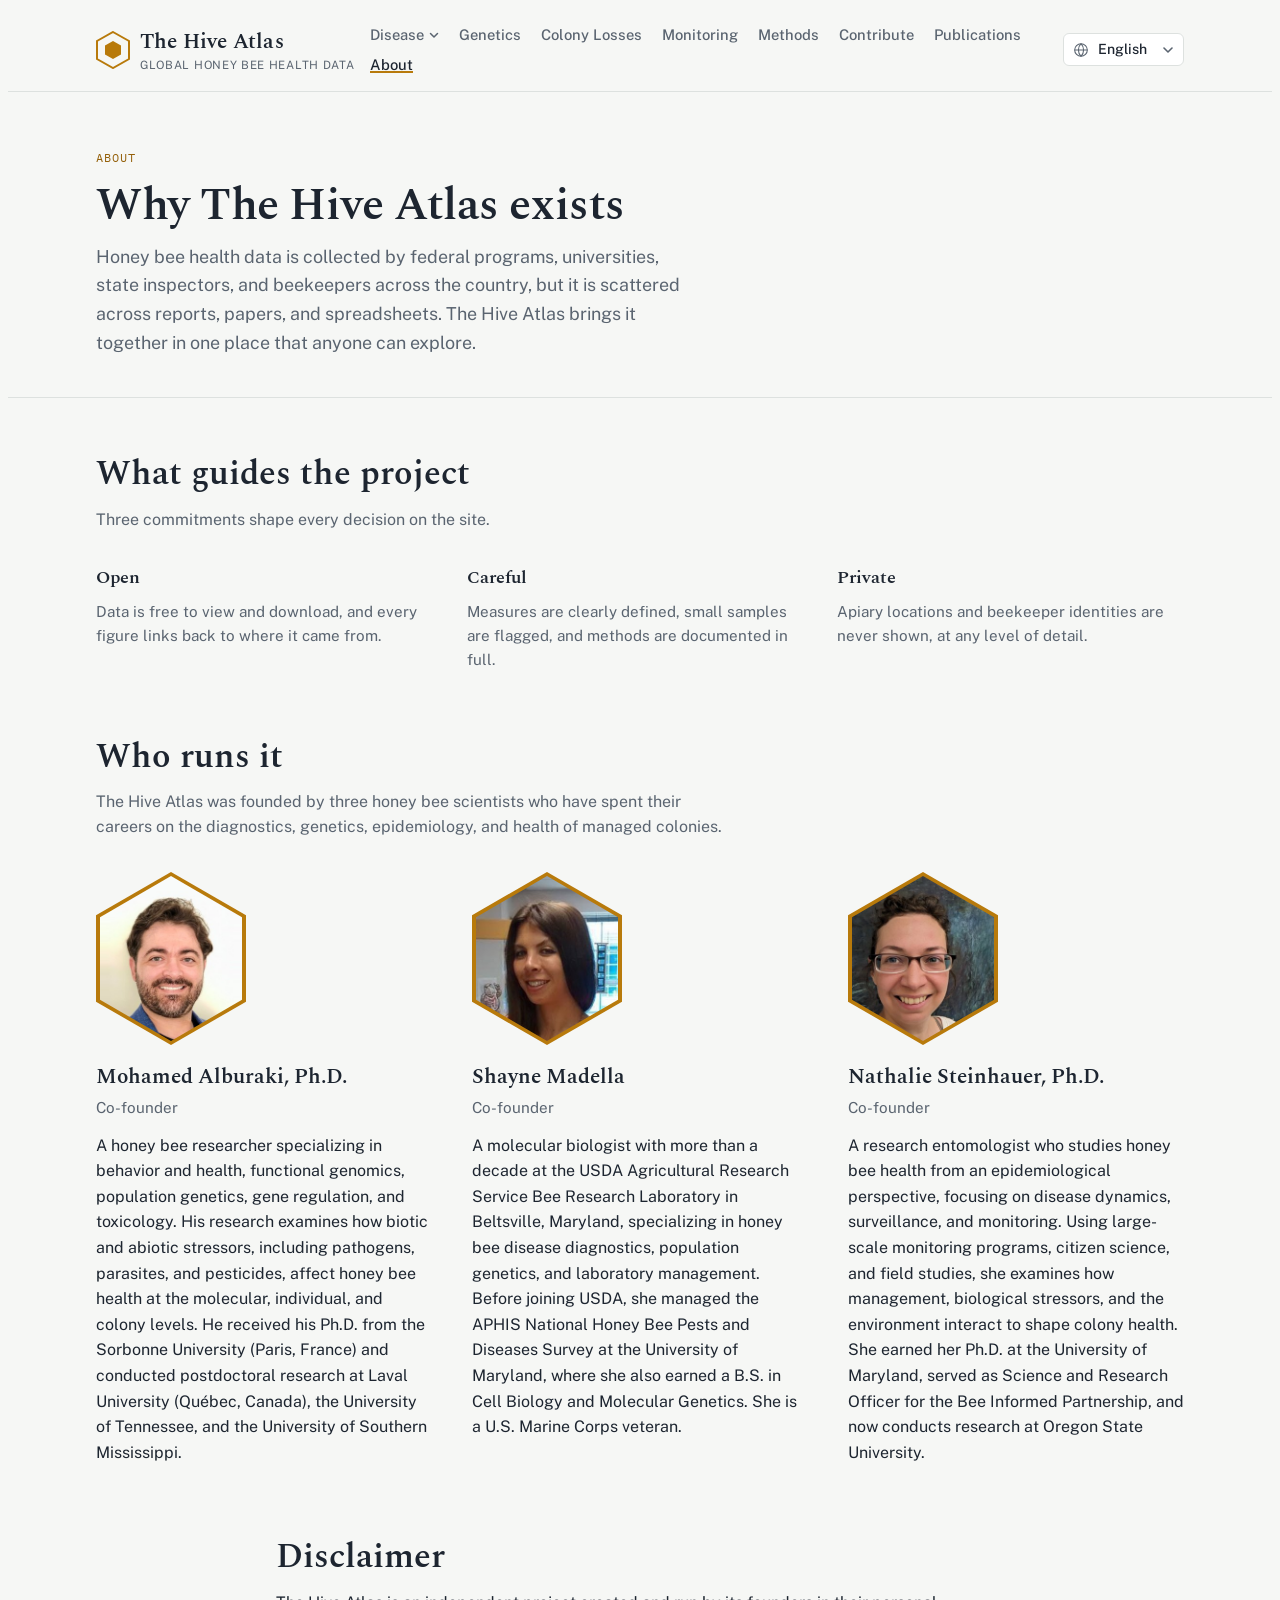
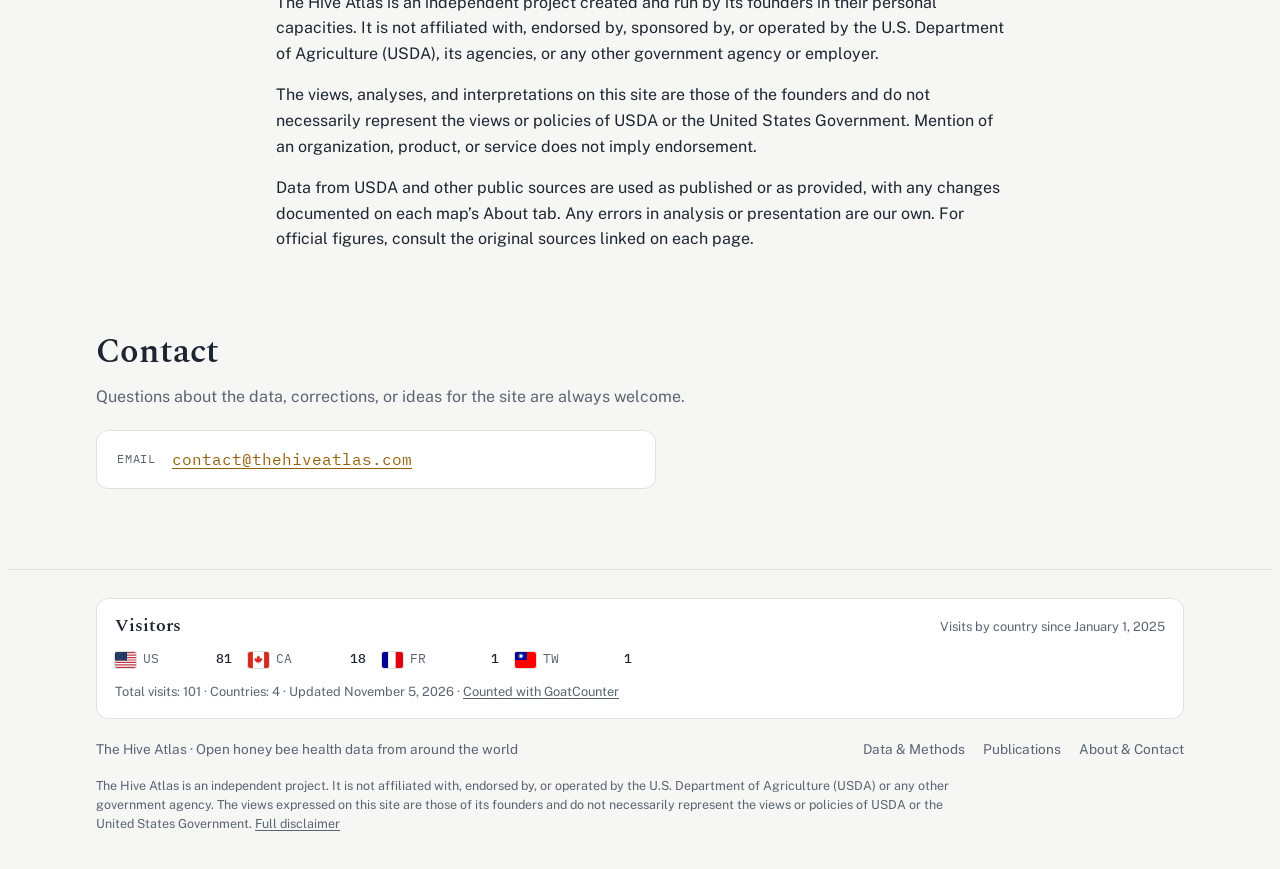
==== about.html @ 86bac547 "Add Disease dropdown and update disease data to 2026 Add a Disease menu with the USDA-ARS Bee Diseas" ====
<!doctype html>
<html lang="en">
<head>
<meta charset="utf-8">
<meta name="viewport" content="width=device-width, initial-scale=1, viewport-fit=cover">
<title>About · The Hive Atlas</title>
<meta name="description" content="Who runs The Hive Atlas, why it exists, and how to get in touch.">
<meta name="claude:viewport-fit-sides" content="cover">
<link rel="preconnect" href="https://fonts.googleapis.com">
<link rel="preconnect" href="https://fonts.gstatic.com" crossorigin>
<link rel="stylesheet" href="https://fonts.googleapis.com/css2?family=Spectral:wght@500;600&amp;family=Public+Sans:wght@400;500;600&amp;family=IBM+Plex+Mono:wght@400;500&amp;family=IBM+Plex+Sans+Arabic:wght@400;500;600&amp;display=swap">
<link rel="stylesheet" href="css/style.css?v=20261105a">
<script src="js/i18n.js?v=20261105a"></script>
</head>
<body>
<header class="site-header">
  <div class="wrap">
    <a class="brand" href="index.html" aria-label="The Hive Atlas home">
      <svg width="34" height="38" viewBox="0 0 34 38" aria-hidden="true">
        <polygon points="17,1 33,10 33,28 17,37 1,28 1,10" fill="none" stroke="var(--honey)" stroke-width="2"/>
        <polygon points="17,10 25,14.5 25,23.5 17,28 9,23.5 9,14.5" fill="var(--honey)"/>
      </svg>
      <span>
        <span class="brand-name">The Hive Atlas</span>
        <span class="brand-sub">Global Honey Bee Health Data</span>
      </span>
    </a>
    <button class="menu-btn" id="menu-btn" aria-expanded="false" aria-controls="site-nav">Menu</button>
    <nav id="site-nav" aria-label="Main">
      <ul><li class="nav-drop"><button type="button" class="nav-drop-btn" aria-expanded="false" aria-controls="nav-disease"><span>Disease</span><svg width="10" height="10" viewBox="0 0 10 10" aria-hidden="true"><path d="M1.5 3.5 5 7l3.5-3.5" fill="none" stroke="currentColor" stroke-width="1.5" stroke-linecap="round" stroke-linejoin="round"/></svg></button><ul class="nav-sub" id="nav-disease"><li><a href="disease.html">USDA-ARS Bee Disease Diagnostic Database</a></li><li><a href="disease-survey.html">The National Honey bee Survey Database</a></li></ul></li><li><a href="genetics.html">Genetics</a></li><li><a href="losses.html">Colony Losses</a></li><li><a href="monitoring.html">Monitoring</a></li><li><a href="methods.html">Methods</a></li><li><a href="contribute.html">Contribute</a></li><li><a href="publications.html">Publications</a></li><li><a href="about.html" aria-current="page">About</a></li></ul>
    </nav>
  </div>
</header>

<main>
  <section class="page-head">
    <div class="wrap">
      <p class="eyebrow">About</p>
      <h1>Why The Hive Atlas exists</h1>
      <p class="lede">Honey bee health data is collected by federal programs, universities, state inspectors, and beekeepers across the country, but it is scattered across reports, papers, and spreadsheets. The Hive Atlas brings it together in one place that anyone can explore.</p>
    </div>
  </section>

  <section class="section-pad">
    <div class="wrap">
      <h2>What guides the project</h2>
      <p class="section-intro">Three commitments shape every decision on the site.</p>
      <div class="values">
        <div><h3>Open</h3><p>Data is free to view and download, and every figure links back to where it came from.</p></div>
        <div><h3>Careful</h3><p>Measures are clearly defined, small samples are flagged, and methods are documented in full.</p></div>
        <div><h3>Private</h3><p>Apiary locations and beekeeper identities are never shown, at any level of detail.</p></div>
      </div>
    </div>
  </section>

  <section class="section-pad">
    <div class="wrap">
      <h2>Who runs it</h2>
      <p class="section-intro">The Hive Atlas was founded by three honey bee scientists who have spent their careers on the diagnostics, genetics, epidemiology, and health of managed colonies.</p>
      <div class="founders">
        <div class="person">
          <div class="avatar photo"><img src="images/mohamed-alburaki.jpg?v=4" alt="Mohamed Alburaki" width="150" height="173" loading="lazy"></div>
          <div>
            <h3>Mohamed Alburaki, Ph.D.</h3>
            <p class="role">Co-founder</p>
            <p style="margin:0">A honey bee researcher specializing in behavior and health, functional genomics, population genetics, gene regulation, and toxicology. His research examines how biotic and abiotic stressors, including pathogens, parasites, and pesticides, affect honey bee health at the molecular, individual, and colony levels. He received his Ph.D. from the Sorbonne University (Paris, France) and conducted postdoctoral research at Laval University (Québec, Canada), the University of Tennessee, and the University of Southern Mississippi.</p>
          </div>
        </div>
        <div class="person">
          <div class="avatar photo"><img src="images/shayne-madella.jpg" alt="Shayne Madella" width="150" height="173" loading="lazy"></div>
          <div>
            <h3>Shayne Madella</h3>
            <p class="role">Co-founder</p>
            <p style="margin:0">A molecular biologist with more than a decade at the USDA Agricultural Research Service Bee Research Laboratory in Beltsville, Maryland, specializing in honey bee disease diagnostics, population genetics, and laboratory management. Before joining USDA, she managed the APHIS National Honey Bee Pests and Diseases Survey at the University of Maryland, where she also earned a B.S. in Cell Biology and Molecular Genetics. She is a U.S. Marine Corps veteran.</p>
          </div>
        </div>
        <div class="person">
          <div class="avatar photo"><img src="images/nathalie-steinhauer.jpg" alt="Nathalie Steinhauer" width="150" height="173" loading="lazy"></div>
          <div>
            <h3>Nathalie Steinhauer, Ph.D.</h3>
            <p class="role">Co-founder</p>
            <p style="margin:0">A research entomologist who studies honey bee health from an epidemiological perspective, focusing on disease dynamics, surveillance, and monitoring. Using large-scale monitoring programs, citizen science, and field studies, she examines how management, biological stressors, and the environment interact to shape colony health. She earned her Ph.D. at the University of Maryland, served as Science and Research Officer for the Bee Informed Partnership, and now conducts research at Oregon State University.</p>
          </div>
        </div>
      </div>
    </div>
  </section>

  <section class="section-pad" id="disclaimer">
    <div class="wrap prose" style="max-width:760px">
      <h2>Disclaimer</h2>
      <p>The Hive Atlas is an independent project created and run by its founders in their personal capacities. It is not affiliated with, endorsed by, sponsored by, or operated by the U.S. Department of Agriculture (USDA), its agencies, or any other government agency or employer.</p>
      <p>The views, analyses, and interpretations on this site are those of the founders and do not necessarily represent the views or policies of USDA or the United States Government. Mention of an organization, product, or service does not imply endorsement.</p>
      <p>Data from USDA and other public sources are used as published or as provided, with any changes documented on each map&rsquo;s About tab. Any errors in analysis or presentation are our own. For official figures, consult the original sources linked on each page.</p>
    </div>
  </section>

  <section class="section-pad">
    <div class="wrap">
      <h2>Contact</h2>
      <p class="section-intro" style="margin-bottom:20px">Questions about the data, corrections, or ideas for the site are always welcome.</p>
      <div style="max-width:560px">
        <div class="contact-card">
  <span class="label">Email</span>
  <a class="email" href="mailto:contact@thehiveatlas.com">contact@thehiveatlas.com</a>
</div>
      </div>
    </div>
  </section>
  <div style="height:72px"></div>
</main>

<footer>
  <div class="wrap">
    <span>The Hive Atlas · Open honey bee health data from around the world</span>
    <ul>
      <li><a href="methods.html">Data &amp; Methods</a></li>
      <li><a href="publications.html">Publications</a></li>
      <li><a href="about.html">About &amp; Contact</a></li>
    </ul>
    <p class="disclaimer">The Hive Atlas is an independent project. It is not affiliated with, endorsed by, or operated by the U.S. Department of Agriculture (USDA) or any other government agency. The views expressed on this site are those of its founders and do not necessarily represent the views or policies of USDA or the United States Government. <a href="about.html#disclaimer">Full disclaimer</a></p>
  </div>
</footer>
<script>window.I18N && I18N.apply();</script>
<script src="js/visitors.js?v=20261103a" defer></script>
<script src="js/site.js?v=20261105a"></script>
<script data-goatcounter="https://mohamedalburaki.goatcounter.com/count"
        async src="//gc.zgo.at/count.js"></script>
</body>
</html>
---- css/style.css ----
/* The Hive Atlas shared styles. Colors and fonts are set once here as tokens and used by every page. */
:root {
  --bg: #f6f7f5;
  --surface: #ffffff;
  --ink: #1d2530;
  --muted: #5a6470;
  --line: #dde1df;
  --honey: #b87a0b;
  --honey-strong: #94600a;
  --honey-soft: #f5e8c8;
  --c0: #f1ead8; --c1: #ebd39a; --c2: #ddb04f; --c3: #c1861a; --c4: #8a5a07;
  --nodata: #c4cbd4;
  --lin-c: #2f6db3; --lin-m: #3f8a4e; --lin-a: #c0392b; --lin-o: #b0705a;
  --good: #2f6b3a; --good-soft: #e1efe2; --bad: #a3361f; --bad-soft: #f7e1db;
  --font-display: "Spectral", Georgia, "Times New Roman", serif;
  --font-body: "Public Sans", system-ui, -apple-system, "Segoe UI", sans-serif;
  --font-mono: "IBM Plex Mono", ui-monospace, Menlo, Consolas, monospace;
}
@media (prefers-color-scheme: dark) {
  :root:not([data-theme="light"]) {
    --bg: #13171c; --surface: #1a1f26; --ink: #e9ebec; --muted: #9ca5af; --line: #2b323b;
    --honey: #e3a93c; --honey-strong: #f0bf5f; --honey-soft: #3a2f17;
    --c0: #3b3324; --c1: #6a5426; --c2: #9b7425; --c3: #cf9a31; --c4: #f2c766;
    --nodata: #4d5866;
    --lin-c: #6aa0e0; --lin-m: #6cbb7b; --lin-a: #e8806f; --lin-o: #cf8f78;
    --good: #8fd19b; --good-soft: #1f3324; --bad: #f19a84; --bad-soft: #3d221c;
    color-scheme: dark;
  }
}
:root[data-theme="dark"] {
  --bg: #13171c; --surface: #1a1f26; --ink: #e9ebec; --muted: #9ca5af; --line: #2b323b;
  --honey: #e3a93c; --honey-strong: #f0bf5f; --honey-soft: #3a2f17;
  --c0: #3b3324; --c1: #6a5426; --c2: #9b7425; --c3: #cf9a31; --c4: #f2c766;
  --nodata: #4d5866;
  --lin-c: #6aa0e0; --lin-m: #6cbb7b; --lin-a: #e8806f; --lin-o: #cf8f78;
  --good: #8fd19b; --good-soft: #1f3324; --bad: #f19a84; --bad-soft: #3d221c;
  color-scheme: dark;
}

* { box-sizing: border-box; }
[hidden] { display: none !important; }
body {
  background: var(--bg);
  color: var(--ink);
  font-family: var(--font-body);
  font-size: 16px;
  line-height: 1.6;
}
a { color: inherit; }
:focus-visible { outline: 2px solid var(--honey); outline-offset: 3px; border-radius: 4px; }

.wrap {
  max-width: 1120px;
  margin: 0 auto;
  padding-left: max(16px, env(safe-area-inset-left, 0px));
  padding-right: max(16px, env(safe-area-inset-right, 0px));
}

/* Header */
body::before { content: ""; position: fixed; inset: 0 0 auto; height: env(safe-area-inset-top, 0px); z-index: 10; background: var(--bg); }
.site-header {
  position: sticky; top: env(safe-area-inset-top, 0px); z-index: 5;
  background: color-mix(in srgb, var(--bg) 92%, transparent);
  backdrop-filter: blur(8px);
  border-bottom: 1px solid var(--line);
}
.site-header .wrap {
  display: flex; align-items: center; justify-content: space-between; gap: 16px;
  padding-block: 14px;
}
.brand { display: flex; align-items: center; gap: 10px; text-decoration: none; }
.brand svg { flex: none; }
.brand-name { font-family: var(--font-display); font-weight: 600; font-size: 1.3rem; letter-spacing: 0.01em; }
.brand-sub { display: block; font-size: 0.72rem; color: var(--muted); letter-spacing: 0.06em; text-transform: uppercase; line-height: 1.2; }
/* keep the tagline on one line; the logo block doesn't shrink */
.brand { flex: none; }
.brand-sub { white-space: nowrap; }
@media (max-width: 600px) { .brand-sub { font-size: 0.6rem; letter-spacing: 0.02em; } }
@media (max-width: 380px) { .brand { flex: 0 1 auto; } .brand-sub { white-space: normal; } }
/* longer French and Spanish taglines may wrap on phones */
@media (max-width: 600px) { :root[lang="fr"] .brand, :root[lang="es"] .brand { flex: 0 1 auto; } :root[lang="fr"] .brand-sub, :root[lang="es"] .brand-sub { white-space: normal; } }
nav ul { list-style: none; margin: 0; padding: 0; display: flex; flex-wrap: wrap; gap: 4px 20px; }
nav a { text-decoration: none; font-size: 0.92rem; color: var(--muted); font-weight: 500; }
nav a:hover { color: var(--ink); }
.menu-btn { display: none; }
/* Drop-down menu in the header */
.nav-drop { position: relative; }
.nav-drop-btn { display: inline-flex; align-items: center; gap: 5px; background: none; border: 0; padding: 0; cursor: pointer; font: 500 0.92rem var(--font-body); color: var(--muted); }
.nav-drop-btn:hover, .nav-drop.open .nav-drop-btn { color: var(--ink); }
.nav-drop-btn svg { transition: transform 0.15s; }
.nav-drop.open .nav-drop-btn svg { transform: rotate(180deg); }
.nav-drop-btn[data-current] { color: var(--ink); box-shadow: inset 0 -2px 0 var(--honey); }
nav ul.nav-sub { display: none; flex-direction: column; flex-wrap: nowrap; gap: 0; }
.nav-drop.open .nav-sub { display: flex; }
@media (min-width: 1041px) {
  nav ul.nav-sub { position: absolute; top: 100%; inset-inline-start: -14px; z-index: 6; margin-top: 8px; width: max-content; max-width: 420px; padding: 6px; background: var(--surface); border: 1px solid var(--line); border-radius: 8px; box-shadow: 0 8px 24px rgba(0, 0, 0, 0.12); }
  nav ul.nav-sub::before { content: ""; position: absolute; inset: -9px 0 auto; height: 9px; }
  nav ul.nav-sub a { display: block; padding: 8px 10px; border-radius: 5px; }
  nav ul.nav-sub a:hover { background: var(--bg); }
  nav ul.nav-sub a[aria-current="page"] { box-shadow: none; background: var(--bg); }
}
@media (min-width: 1041px) and (hover: hover) {
  .nav-drop:hover .nav-sub { display: flex; }
}

@media (max-width: 1040px) {
  .menu-btn {
    display: inline-flex; align-items: center; gap: 6px;
    background: none; border: 1px solid var(--line); color: var(--ink);
    font: 500 0.9rem var(--font-body); padding: 6px 12px; border-radius: 6px; cursor: pointer;
  }
  nav { position: absolute; left: 0; right: 0; top: 100%; background: var(--surface); border-bottom: 1px solid var(--line); }
  nav[hidden] { display: none !important; }
  nav ul { flex-direction: column; gap: 0; padding: 8px max(16px, env(safe-area-inset-right, 0px)) 12px max(16px, env(safe-area-inset-left, 0px)); }
  nav a { display: block; padding: 10px 0; font-size: 1rem; }
  .nav-drop-btn { width: 100%; justify-content: space-between; padding: 10px 0; font-size: 1rem; }
  .nav-drop-btn[data-current] { box-shadow: none; color: var(--honey-strong); }
  nav ul.nav-sub { padding: 0 0 4px; padding-inline-start: 14px; border-inline-start: 2px solid var(--line); }
}
@media (min-width: 1041px) { nav[hidden] { display: block !important; } }

/* Hero */
.hero .wrap {
  display: grid; grid-template-columns: minmax(0, 1fr) minmax(0, 1.05fr); gap: 48px; align-items: center;
  padding-block: 64px 56px;
}
.eyebrow { font-family: var(--font-mono); font-size: 0.78rem; letter-spacing: 0.08em; text-transform: uppercase; color: var(--honey-strong); margin: 0 0 14px; }
h1 {
  font-family: var(--font-display); font-weight: 600; font-size: clamp(2.2rem, 4.6vw, 3.4rem);
  line-height: 1.08; margin: 0 0 18px; text-wrap: balance; letter-spacing: -0.01em;
}
.lede { font-size: 1.12rem; color: var(--muted); margin: 0 0 28px; max-width: 34em; }
.actions { display: flex; flex-wrap: wrap; gap: 12px; }
.btn {
  display: inline-flex; align-items: center; gap: 8px; text-decoration: none;
  font-weight: 600; font-size: 0.97rem; padding: 12px 20px; border-radius: 8px;
  border: 1px solid var(--line); background: var(--surface); color: var(--ink);
  transition: border-color .15s, background .15s;
}
.btn:hover { border-color: var(--honey); }
.btn.primary { background: var(--ink); color: var(--bg); border-color: var(--ink); }
.btn.primary:hover { background: var(--honey-strong); border-color: var(--honey-strong); color: #fff; }

/* Decorative honeycomb */
.comb-art { min-width: 0; }
.comb { width: 100%; height: auto; display: block; }
.comb .cell { stroke: var(--line); stroke-width: 1.5; }
.comb .cell.empty { fill: var(--surface); }

/* Map preview panel (kept for the portal pages) */
.preview {
  background: var(--surface); border: 1px solid var(--line); border-radius: 14px;
  padding: 18px 18px 14px; min-width: 0; position: relative;
}
.preview-bar { display: flex; flex-wrap: wrap; gap: 8px; margin-bottom: 10px; }
.chip {
  font-family: var(--font-mono); font-size: 0.74rem; padding: 4px 10px; border-radius: 999px;
  border: 1px solid var(--line); color: var(--muted); background: var(--bg);
}
.chip b { color: var(--ink); font-weight: 500; }
.hexmap { width: 100%; height: auto; display: block; }
.hexmap .tile { stroke: var(--surface); stroke-width: 2; }
.hexmap text { font-family: var(--font-mono); font-size: 9.5px; text-anchor: middle; dominant-baseline: central; pointer-events: none; }
.preview-foot { display: flex; flex-wrap: wrap; align-items: center; justify-content: space-between; gap: 8px 16px; margin-top: 8px; }
.legend { display: flex; align-items: center; gap: 6px; font-family: var(--font-mono); font-size: 0.72rem; color: var(--muted); }
.legend i { width: 18px; height: 10px; display: inline-block; border-radius: 2px; }
.example-note { font-size: 0.75rem; color: var(--muted); font-style: italic; }
.tip {
  position: absolute; pointer-events: none; background: var(--ink); color: var(--bg);
  font-family: var(--font-mono); font-size: 0.75rem; padding: 6px 9px; border-radius: 6px; white-space: nowrap;
  transform: translate(-50%, -120%);
}

/* Coverage strip */
.strip { border-block: 1px solid var(--line); background: var(--surface); }
.strip .wrap { display: grid; grid-template-columns: repeat(4, minmax(0, 1fr)); gap: 24px; padding-block: 28px; }
.stat-label { font-family: var(--font-mono); font-size: 0.72rem; letter-spacing: 0.07em; text-transform: uppercase; color: var(--muted); margin: 0 0 4px; }
.stat-value { font-family: var(--font-display); font-weight: 600; font-size: 1.25rem; margin: 0; line-height: 1.3; }

/* Sections */
section.block .wrap { padding-block: 72px 8px; }
h2 { font-family: var(--font-display); font-weight: 600; font-size: clamp(1.6rem, 3vw, 2.1rem); line-height: 1.2; margin: 0 0 12px; text-wrap: balance; }
.section-intro { color: var(--muted); max-width: 40em; margin: 0 0 32px; }

.portals { display: grid; grid-template-columns: repeat(2, minmax(0, 1fr)); gap: 24px; }
.portal {
  display: flex; flex-direction: column; gap: 14px; text-decoration: none;
  background: var(--surface); border: 1px solid var(--line); border-radius: 14px; padding: 28px;
  transition: border-color .15s, transform .15s;
}
.portal:hover { border-color: var(--honey); transform: translateY(-2px); }
.portal h3 { font-family: var(--font-display); font-weight: 600; font-size: 1.45rem; margin: 0; display: flex; align-items: center; gap: 12px; }
.portal p { margin: 0; color: var(--muted); }
.taglist { display: flex; flex-wrap: wrap; gap: 6px; margin: 0; padding: 0; list-style: none; }
.taglist li { font-size: 0.8rem; padding: 3px 10px; border-radius: 999px; background: var(--honey-soft); color: var(--ink); }
.portal .go { margin-top: auto; font-weight: 600; color: var(--honey-strong); font-size: 0.95rem; }

.controls { display: grid; grid-template-columns: repeat(4, minmax(0, 1fr)); gap: 0; border: 1px solid var(--line); border-radius: 14px; background: var(--surface); overflow: hidden; }
.control { padding: 24px; border-left: 1px solid var(--line); min-width: 0; }
.control:first-child { border-left: none; }
.control .k { font-family: var(--font-mono); font-size: 0.72rem; letter-spacing: 0.07em; text-transform: uppercase; color: var(--honey-strong); margin: 0 0 6px; }
.control h3 { font-family: var(--font-display); font-weight: 600; font-size: 1.15rem; margin: 0 0 8px; }
.control p { margin: 0; color: var(--muted); font-size: 0.93rem; }
.control .opts { font-family: var(--font-mono); font-size: 0.8rem; color: var(--ink); margin-top: 10px; }
.note {
  margin-top: 20px; display: flex; gap: 14px; align-items: flex-start;
  padding: 16px 20px; border-radius: 10px; background: var(--honey-soft); font-size: 0.93rem;
}
.note p { margin: 0; max-width: 62em; }

.sources { display: grid; grid-template-columns: repeat(2, minmax(0, 1fr)); gap: 0 40px; margin: 0; padding: 0; list-style: none; }
.sources li { padding: 18px 0; border-top: 1px solid var(--line); min-width: 0; }
.sources strong { display: block; font-weight: 600; margin-bottom: 2px; }
.sources span { color: var(--muted); font-size: 0.93rem; }

.cta { margin-top: 72px; background: var(--ink); color: var(--bg); }
.cta .wrap { display: flex; flex-wrap: wrap; align-items: center; justify-content: space-between; gap: 24px; padding-block: 48px; }
.cta h2 { color: var(--bg); margin: 0 0 6px; }
.cta p { margin: 0; opacity: 0.8; max-width: 38em; }
.cta .btn { background: var(--honey); border-color: var(--honey); color: #1d1608; }
.cta .btn:hover { background: var(--honey-strong); border-color: var(--honey-strong); }

footer { border-top: 1px solid var(--line); }
footer .wrap { display: flex; flex-wrap: wrap; justify-content: space-between; gap: 12px 24px; padding-block: 28px; font-size: 0.85rem; color: var(--muted); }
footer ul { list-style: none; margin: 0; padding: 0; display: flex; flex-wrap: wrap; gap: 6px 18px; }
footer a { text-decoration: none; }
footer a:hover { color: var(--ink); }
footer .disclaimer { flex-basis: 100%; margin: 4px 0 0; font-size: 0.78rem; line-height: 1.5; max-width: 860px; }
footer .disclaimer a { text-decoration: underline; text-underline-offset: 2px; }

@media (max-width: 860px) {
  .hero .wrap { grid-template-columns: minmax(0, 1fr); gap: 36px; padding-block: 40px 40px; }
  .strip .wrap { grid-template-columns: repeat(2, minmax(0, 1fr)); }
  .portals, .sources { grid-template-columns: minmax(0, 1fr); }
  .controls { grid-template-columns: repeat(2, minmax(0, 1fr)); }
  .control:nth-child(3) { border-left: none; }
  .control:nth-child(n+3) { border-top: 1px solid var(--line); }
}
@media (max-width: 480px) {
  .controls { grid-template-columns: minmax(0, 1fr); }
  .control { border-left: none; }
  .control + .control { border-top: 1px solid var(--line); }
  .portal { padding: 22px; }
}
@media (prefers-reduced-motion: reduce) {
  * { transition: none !important; }
}


/* ---------- Inner pages ---------- */
nav a[aria-current="page"] { color: var(--ink); box-shadow: inset 0 -2px 0 var(--honey); }
@media (max-width: 1040px) { nav a[aria-current="page"] { box-shadow: none; color: var(--honey-strong); } }

.page-head { border-bottom: 1px solid var(--line); }
.page-head .wrap { padding-block: 56px 40px; }
.page-head h1 { font-size: clamp(2rem, 4vw, 2.8rem); margin-bottom: 12px; }
.page-head .lede { margin-bottom: 0; }

.badge {
  display: inline-flex; align-items: center; gap: 6px;
  font-family: var(--font-mono); font-size: 0.74rem; letter-spacing: 0.07em; text-transform: uppercase;
  padding: 4px 10px; border-radius: 999px; background: var(--honey-soft); color: var(--honey-strong); margin-bottom: 16px;
}
.badge::before { content: ""; width: 7px; height: 8px; background: var(--honey); clip-path: polygon(50% 0, 100% 25%, 100% 75%, 50% 100%, 0 75%, 0 25%); }

.split { display: grid; grid-template-columns: minmax(0, 1fr) minmax(0, 1fr); gap: 48px; align-items: start; }
.split > * { min-width: 0; }
@media (max-width: 860px) { .split { grid-template-columns: minmax(0, 1fr); gap: 32px; } }

.prose { max-width: 42em; }
.prose p { margin: 0 0 16px; }
.prose h2 { margin-top: 8px; }
.prose h3 { font-family: var(--font-display); font-weight: 600; font-size: 1.2rem; margin: 28px 0 8px; }
.prose ul { margin: 0 0 16px; padding-left: 1.2em; }
.prose li { margin-bottom: 6px; }

.checklist { list-style: none; margin: 0; padding: 0; display: grid; gap: 14px; }
.checklist li { display: grid; grid-template-columns: 18px minmax(0, 1fr); gap: 12px; align-items: start; }
.checklist li::before { content: ""; width: 14px; height: 16px; margin-top: 5px; background: var(--honey); clip-path: polygon(50% 0, 100% 25%, 100% 75%, 50% 100%, 0 75%, 0 25%); }
.checklist strong { display: block; }
.checklist span { color: var(--muted); font-size: 0.95rem; }

.lineage-legend { display: flex; flex-wrap: wrap; gap: 6px 14px; font-family: var(--font-mono); font-size: 0.72rem; color: var(--muted); }
.lineage-legend span { display: inline-flex; align-items: center; gap: 6px; }
.lineage-legend i { width: 12px; height: 12px; border-radius: 2px; display: inline-block; }

.contact-card {
  display: flex; flex-wrap: wrap; align-items: center; gap: 10px 16px;
  background: var(--surface); border: 1px solid var(--line); border-radius: 12px; padding: 16px 20px;
}
.contact-card .label { font-family: var(--font-mono); font-size: 0.72rem; letter-spacing: 0.07em; text-transform: uppercase; color: var(--muted); }
.contact-card .email { font-family: var(--font-mono); font-size: 0.98rem; overflow-wrap: anywhere; color: var(--honey-strong, var(--honey)); text-decoration: underline; text-underline-offset: 3px; }
.contact-card .email:hover { color: var(--ink); }
.copy-btn {
  font: 600 0.85rem var(--font-body); padding: 6px 12px; border-radius: 6px; cursor: pointer;
  border: 1px solid var(--line); background: var(--bg); color: var(--ink);
}
.copy-btn:hover { border-color: var(--honey); }

/* Definitions table (Methods) */
.table-scroll { overflow-x: auto; border: 1px solid var(--line); border-radius: 12px; background: var(--surface); }
table.defs { width: 100%; border-collapse: collapse; font-size: 0.93rem; min-width: 560px; }
table.defs th, table.defs td { text-align: left; padding: 14px 18px; border-top: 1px solid var(--line); vertical-align: top; }
table.defs thead th { border-top: none; font-family: var(--font-mono); font-size: 0.72rem; letter-spacing: 0.07em; text-transform: uppercase; color: var(--muted); font-weight: 500; }
table.defs td:first-child { font-weight: 600; white-space: nowrap; }
table.defs td.unit { font-family: var(--font-mono); font-size: 0.85rem; color: var(--muted); }
table.defs code { font-family: var(--font-mono); font-size: 0.85rem; }

.toc { position: sticky; top: calc(env(safe-area-inset-top, 0px) + 90px); }
.toc p { font-family: var(--font-mono); font-size: 0.72rem; letter-spacing: 0.07em; text-transform: uppercase; color: var(--muted); margin: 0 0 10px; }
.toc ul { list-style: none; margin: 0; padding: 0; display: grid; gap: 8px; border-left: 2px solid var(--line); }
.toc a { text-decoration: none; color: var(--muted); font-size: 0.93rem; padding-left: 14px; display: block; }
.toc a:hover { color: var(--ink); }
.doc-layout { display: grid; grid-template-columns: 200px minmax(0, 1fr); gap: 56px; }
.doc-layout > * { min-width: 0; }
.doc-section { padding-bottom: 48px; scroll-margin-top: 90px; }
@media (max-width: 860px) { .doc-layout { grid-template-columns: minmax(0, 1fr); gap: 24px; } .toc { position: static; } }

/* Numbered process (Contribute) */
.steps { list-style: none; margin: 0; padding: 0; display: grid; grid-template-columns: repeat(5, minmax(0, 1fr)); gap: 16px; counter-reset: step; }
.steps li { counter-increment: step; background: var(--surface); border: 1px solid var(--line); border-radius: 12px; padding: 20px; min-width: 0; }
.steps li::before { content: counter(step); display: grid; place-items: center; width: 30px; height: 34px; margin-bottom: 12px; font-family: var(--font-mono); font-weight: 500; color: var(--surface); background: var(--honey); clip-path: polygon(50% 0, 100% 25%, 100% 75%, 50% 100%, 0 75%, 0 25%); }
.steps h3 { font-family: var(--font-display); font-weight: 600; font-size: 1.08rem; margin: 0 0 6px; }
.steps p { margin: 0; color: var(--muted); font-size: 0.9rem; }
@media (max-width: 960px) { .steps { grid-template-columns: repeat(2, minmax(0, 1fr)); } }
@media (max-width: 480px) { .steps { grid-template-columns: minmax(0, 1fr); } }

.audiences { display: grid; grid-template-columns: repeat(3, minmax(0, 1fr)); gap: 24px; }
.audiences > div { border-top: 2px solid var(--honey); padding-top: 16px; min-width: 0; }
.audiences h3 { font-family: var(--font-display); font-weight: 600; font-size: 1.2rem; margin: 0 0 8px; }
.audiences p { margin: 0 0 10px; color: var(--muted); font-size: 0.95rem; }
.audiences ul { margin: 0; padding-left: 1.1em; font-size: 0.93rem; }
.audiences li { margin-bottom: 4px; }
@media (max-width: 860px) { .audiences { grid-template-columns: minmax(0, 1fr); } }

/* Publications */
.empty {
  border: 1px dashed var(--line); border-radius: 12px; padding: 28px; background: var(--surface);
  display: grid; grid-template-columns: 40px minmax(0, 1fr); gap: 16px; align-items: start;
}
.empty p { margin: 0; color: var(--muted); }
.empty strong { display: block; color: var(--ink); margin-bottom: 4px; }
.cite {
  font-family: var(--font-mono); font-size: 0.88rem; line-height: 1.6;
  background: var(--surface); border: 1px solid var(--line); border-left: 3px solid var(--honey);
  border-radius: 8px; padding: 16px 18px; overflow-wrap: anywhere;
}
.pub-cats { display: grid; gap: 40px; }
.pub-list { margin: 0; padding-inline-start: 1.6em; display: grid; gap: 12px; font-size: 0.95rem; line-height: 1.55; }
.pub-list li { padding-inline-start: 4px; overflow-wrap: anywhere; }
.pub-list a { white-space: nowrap; }
.pub-map { display: inline-block; margin-inline-start: 6px; padding: 1px 8px; border-radius: 999px; background: var(--honey-soft); color: var(--honey-strong); font-size: 0.75rem; font-weight: 600; vertical-align: 1px; }

/* About */
.person { display: grid; grid-template-columns: 150px minmax(0, 1fr); gap: 24px; align-items: start; }
.avatar.photo { position: relative; width: 150px; height: 173px; background: var(--honey); }
.avatar.photo img { position: absolute; inset: 4px; width: calc(100% - 8px); height: calc(100% - 8px); object-fit: cover; display: block; clip-path: polygon(50% 0, 100% 25%, 100% 75%, 50% 100%, 0 75%, 0 25%); }
@media (max-width: 520px) { .person { grid-template-columns: minmax(0, 1fr); gap: 14px; } .avatar.photo { width: 120px; height: 139px; } .avatar.photo img { inset: 3px; width: calc(100% - 6px); height: calc(100% - 6px); } }
.avatar { width: 96px; height: 106px; background: var(--honey-soft); color: var(--honey-strong); display: grid; place-items: center; font-family: var(--font-display); font-weight: 600; font-size: 1.8rem; clip-path: polygon(50% 0, 100% 25%, 100% 75%, 50% 100%, 0 75%, 0 25%); }
.person h3 { font-family: var(--font-display); font-weight: 600; font-size: 1.3rem; margin: 0 0 2px; }
.person .role { color: var(--muted); margin: 0 0 12px; font-size: 0.95rem; }
.edit-note { font-size: 0.8rem; color: var(--muted); font-style: italic; margin-top: 8px; }
.founders { display: grid; grid-template-columns: repeat(3, minmax(0, 1fr)); gap: 40px; }
.founders .person { grid-template-columns: minmax(0, 1fr); gap: 16px; align-content: start; }
.founders > * { min-width: 0; }
@media (max-width: 860px) { .founders { grid-template-columns: minmax(0, 1fr); gap: 32px; } }
.values { display: grid; grid-template-columns: repeat(3, minmax(0, 1fr)); gap: 24px; }
.values > div { min-width: 0; }
.values h3 { font-family: var(--font-display); font-weight: 600; font-size: 1.15rem; margin: 0 0 6px; }
.values p { margin: 0; color: var(--muted); font-size: 0.95rem; }
@media (max-width: 860px) { .values { grid-template-columns: minmax(0, 1fr); } }

.section-pad .wrap { padding-block: 56px 8px; }
/* ---------- Colony Losses page ---------- */
.lx-head .wrap { padding-bottom: 0; }
.lx-corr { font-size: 0.85rem; }
.lx-sample { margin: 8px 0 0; font-size: 0.82rem; color: var(--muted); line-height: 1.5; }
.lx-sample b { color: var(--ink); font-weight: 600; }
.lx-smallchip { display: inline-block; font-size: 0.72rem; font-weight: 600; padding: 1px 8px; border-radius: 999px; background: var(--bad-soft); color: var(--bad); margin-right: 2px; }
.lx-table td.lx-few { color: var(--bad); }
.lx-fewmark { display: inline-grid; place-items: center; width: 15px; height: 15px; border-radius: 50%; background: var(--bad-soft); color: var(--bad); font-size: 0.7rem; font-weight: 700; margin-left: 3px; vertical-align: 1px; }
.lx-maptools { display: flex; flex-wrap: wrap; align-items: center; justify-content: space-between; gap: 8px 16px; }
.lx-maptools .lx-small { flex: 1 1 240px; }
.lx-usbtn { display: inline-flex; align-items: center; gap: 7px; font: 600 0.88rem var(--font-body); color: var(--ink); background: var(--surface); border: 1px solid var(--line); border-radius: 999px; padding: 7px 14px; cursor: pointer; }
.lx-usbtn svg { fill: var(--honey); }
.lx-usbtn b { font-family: var(--font-mono); font-weight: 500; font-size: 0.8rem; color: var(--muted); padding-left: 7px; border-left: 1px solid var(--line); }
.lx-usbtn:hover { border-color: var(--honey); }
.lx-usbtn[aria-pressed="true"] { background: var(--ink); color: var(--bg); border-color: var(--ink); }
.lx-usbtn[aria-pressed="true"] b { color: var(--bg); opacity: 0.8; border-color: color-mix(in srgb, var(--bg) 35%, transparent); }
.lx-map { cursor: default; }
button.lx-tile { display: flex; flex-direction: column; align-items: flex-start; gap: 2px; text-align: left; font: inherit; color: inherit; background: var(--surface); cursor: pointer; transition: border-color .15s, background .15s; }
button.lx-tile .lx-k, button.lx-tile .lx-rank { margin: 0; }
button.lx-tile:hover, button.lx-tile:focus-visible { border-color: var(--honey); background: var(--honey-soft); }
.lx-show { margin-top: auto; padding-top: 6px; font-size: 0.72rem; font-weight: 600; color: var(--honey-strong); opacity: 0; transition: opacity .15s; }
button.lx-tile:hover .lx-show, button.lx-tile:focus-visible .lx-show { opacity: 1; }
@media (hover: none) { .lx-show { opacity: 1; } }
.lx-tiles.four { grid-template-columns: repeat(2, minmax(0, 1fr)); }
.lx-stress li.lx-pick { cursor: pointer; border-radius: 6px; padding: 3px 4px; margin: -3px -4px; }
.lx-stress li.lx-pick:hover, .lx-stress li.lx-pick:focus-visible { background: var(--honey-soft); }
.lx-hero.flash { animation: lxflash .6s ease-out; }
@keyframes lxflash { from { box-shadow: 0 0 0 3px var(--honey); } to { box-shadow: 0 0 0 0 transparent; } }
@media (prefers-reduced-motion: reduce) { .lx-hero.flash { animation: none; } }
.lx-callout { margin: 0; padding: 10px 12px; border-radius: 8px; background: var(--honey-soft); font-size: 0.85rem; line-height: 1.5; }
.lx-foot { margin: 10px 0 0; padding-top: 10px; border-top: 1px solid var(--line); font-size: 0.78rem; color: var(--muted); line-height: 1.45; }
.lx-tag { display: inline-block; font-family: var(--font-mono); font-size: 0.68rem; letter-spacing: 0.06em; text-transform: uppercase; font-weight: 500; padding: 1px 7px; border-radius: 999px; background: var(--honey-soft); color: var(--honey-strong); margin-right: 4px; vertical-align: 1px; }
.lx-tabs { display: flex; gap: 4px; margin-top: 24px; overflow-x: auto; }
.lx-tabs button { font: 600 0.95rem var(--font-body); color: var(--muted); background: none; border: 0; padding: 10px 14px; cursor: pointer; border-bottom: 3px solid transparent; white-space: nowrap; }
.lx-tabs button:hover { color: var(--ink); }
.lx-tabs button[aria-selected="true"] { color: var(--ink); border-bottom-color: var(--honey); }
.lx-aboutpanel .doc-section { scroll-margin-top: 90px; }
.lx-aboutpanel a { color: var(--honey-strong); }
.lx-aboutpanel .toc a { color: var(--muted); }
.portals.three { grid-template-columns: repeat(3, minmax(0, 1fr)); }
@media (max-width: 960px) { .portals.three { grid-template-columns: minmax(0, 1fr); } }
.portal .badge { align-self: flex-start; margin: -4px 0 0; }
.badge.live { background: var(--honey); color: var(--surface); }
.badge.live::before { background: var(--surface); }

.lx-head .wrap { padding-block: 40px 0; }
.lx-head .lede { max-width: 46em; font-size: 1.05rem; }
.lx-head .lede strong { color: var(--ink); font-weight: 600; }
.lx-note { font-size: 0.85rem; color: var(--muted); margin: 0 0 12px; }
.lx-wrap { padding-block: 28px 0; display: grid; gap: 24px; }
.lx-wrap > *, #mx-report > * { min-width: 0; }
#mx-report { display: grid; gap: 24px; }

.lx-controls { display: flex; flex-wrap: wrap; gap: 16px 24px; align-items: flex-end; }
.lx-ctl { display: grid; gap: 6px; min-width: 0; }
.lx-grow { flex: 1 1 260px; }
.lx-lab { font-size: 0.82rem; color: var(--muted); font-weight: 500; }
.lx-controls select, .lx-controls input, .lx-tablehead input {
  font: 500 0.92rem var(--font-body); color: var(--ink); background: var(--surface);
  border: 1px solid var(--line); border-radius: 8px; padding: 8px 10px; min-width: 0; max-width: 100%;
}
.lx-controls select:hover, .lx-controls input:hover { border-color: var(--honey); }
.lx-time { display: flex; flex-wrap: wrap; gap: 8px; }
.lx-period { display: flex; gap: 4px; align-items: stretch; }
.lx-period select { min-width: 190px; }
.step { font: 600 1.1rem var(--font-body); width: 34px; border: 1px solid var(--line); background: var(--surface); color: var(--ink); border-radius: 8px; cursor: pointer; }
.step:hover:not(:disabled) { border-color: var(--honey); }
.step:disabled { opacity: 0.35; cursor: default; }
.seg { display: inline-flex; border: 1px solid var(--line); border-radius: 8px; overflow: hidden; background: var(--surface); }
.seg button { font: 500 0.88rem var(--font-body); color: var(--muted); background: none; border: 0; padding: 8px 14px; cursor: pointer; }
.seg button + button { border-left: 1px solid var(--line); }
.seg button[aria-pressed="true"] { background: var(--ink); color: var(--bg); }
.seg button:hover:not([aria-pressed="true"]) { color: var(--ink); }

.lx-main { display: grid; grid-template-columns: minmax(0, 1.25fr) minmax(0, 1fr); gap: 24px; align-items: start; }
@media (max-width: 960px) { .lx-main { grid-template-columns: minmax(0, 1fr); } }
.lx-card { background: var(--surface); border: 1px solid var(--line); border-radius: 14px; padding: 22px; min-width: 0; }
.lx-cardtitle { font-family: var(--font-display); font-weight: 600; font-size: 1.25rem; margin: 0 0 4px; line-height: 1.3; }
.lx-small { font-size: 0.85rem; color: var(--muted); margin: 0; }
.lx-mapcard { position: relative; display: grid; gap: 10px; }
.lx-map { width: 100%; height: auto; display: block; margin-block: 6px; }
.lx-map .area { cursor: pointer; }
.lx-map .area:focus { outline: none; }
.lx-map.is-hex .shape { stroke: var(--surface); stroke-width: 2; }
.lx-map.is-shapes .shape { stroke: var(--surface); stroke-width: 0.8; }
.lx-map .area:hover .shape, .lx-map .area:focus-visible .shape { stroke: var(--ink); stroke-width: 1.5; }
.lx-map.is-hex .area:hover .shape, .lx-map.is-hex .area:focus-visible .shape { stroke-width: 2; }
.lx-map .area.sel .shape { stroke: var(--ink); stroke-width: 2.5; }
.lx-map.is-shapes .area.sel .shape { stroke-width: 2; }
.lx-map text { font-family: var(--font-mono); text-anchor: middle; dominant-baseline: central; pointer-events: none; }
.lx-map.is-hex text { font-size: 9.5px; }
@media (max-width: 600px) { .lx-map.is-hex text { font-size: 11px; } .lx-map.is-shapes text { font-size: 16px; } }
.lx-map.is-shapes text { font-size: 13px; }
.lx-legend { display: flex; flex-wrap: wrap; gap: 6px 14px; font-family: var(--font-mono); font-size: 0.74rem; color: var(--muted); }
.lx-legend span { display: inline-flex; align-items: center; gap: 6px; }
.lx-legend i { width: 14px; height: 12px; border-radius: 2px; display: inline-block; border: 1px solid var(--line); }
.lx-legend i.hatch { background: repeating-linear-gradient(45deg, var(--surface) 0 3px, var(--line) 3px 5px); }
.lx-tip {
  position: absolute; z-index: 3; pointer-events: none; transform: translate(-50%, -100%);
  background: var(--ink); color: var(--bg); padding: 6px 10px; border-radius: 6px; font-size: 0.8rem; white-space: nowrap;
  display: grid; gap: 1px; line-height: 1.35;
}
.lx-tip span { font-family: var(--font-mono); font-size: 0.75rem; opacity: 0.85; }

.lx-panel { display: grid; gap: 16px; }
.lx-panel-head { display: flex; flex-wrap: wrap; align-items: baseline; justify-content: space-between; gap: 4px 12px; }
.lx-panel h2 { font-family: var(--font-display); font-weight: 600; font-size: 1.6rem; margin: 0; line-height: 1.2; }
.lx-link { background: none; border: 0; padding: 0; font: 600 0.85rem var(--font-body); color: var(--honey-strong); cursor: pointer; text-decoration: underline; text-underline-offset: 3px; }
.lx-sub { margin: -10px 0 0; color: var(--muted); font-size: 0.88rem; }
.lx-notice { margin: 0; padding: 12px 14px; border-radius: 10px; background: var(--honey-soft); font-size: 0.9rem; }
.lx-h3 { font-family: var(--font-display); font-weight: 600; font-size: 1.1rem; margin: 0 0 4px; }
.lx-hero { border: 1px solid var(--line); border-radius: 12px; padding: 16px 18px; background: var(--bg); }
.lx-k { font-size: 0.8rem; color: var(--muted); margin: 0 0 2px; font-weight: 500; }
.lx-big { font-family: var(--font-display); font-weight: 600; font-size: 2.4rem; line-height: 1.1; margin: 0; font-variant-numeric: tabular-nums; }
.lx-cmp { margin: 6px 0 0; font-size: 0.92rem; }
.lx-rank { margin: 4px 0 0; font-size: 0.8rem; color: var(--muted); }
.lx-na { color: var(--muted); font-family: var(--font-body); font-size: 0.95rem; font-weight: 500; }
.lx-tiles { display: grid; grid-template-columns: repeat(3, minmax(0, 1fr)); gap: 10px; }
.lx-tile { border: 1px solid var(--line); border-radius: 10px; padding: 12px; min-width: 0; }
.lx-v { font-family: var(--font-display); font-weight: 600; font-size: 1.3rem; margin: 2px 0 0; font-variant-numeric: tabular-nums; overflow-wrap: anywhere; }
@media (max-width: 480px) { .lx-tile { padding: 10px 8px; } .lx-v { font-size: 1.05rem; } .lx-k { font-size: 0.74rem; } }
.lx-block { display: grid; gap: 8px; }
.lx-stress { list-style: none; margin: 4px 0 0; padding: 0; display: grid; gap: 8px; }
.lx-stress li { display: grid; grid-template-columns: 96px minmax(0, 1fr) 56px; gap: 10px; align-items: center; font-size: 0.88rem; }
.lx-stress li.on .lx-sname { font-weight: 600; color: var(--ink); }
.lx-sname { color: var(--muted); }
.lx-sval { text-align: right; font-family: var(--font-mono); font-size: 0.82rem; font-variant-numeric: tabular-nums; }
.lx-track { position: relative; height: 12px; background: var(--bg); border: 1px solid var(--line); border-radius: 3px; }
.lx-fill { position: absolute; inset: 0 auto 0 0; background: var(--c2); border-radius: 2px; }
.lx-stress li.on .lx-fill { background: var(--honey-strong); }
.lx-usmark { position: absolute; top: -3px; bottom: -3px; width: 2px; margin-left: -1px; background: var(--ink); }
.lx-yoy { margin: 0; font-size: 0.92rem; }
.lx-trend svg { width: 100%; height: auto; display: block; }
.lx-trend .grid { stroke: var(--line); stroke-width: 1; }
.lx-trend .axis { stroke: var(--muted); stroke-width: 1; }
.lx-trend .bar { fill: var(--c2); }
.lx-trend .bar.cur { fill: var(--honey-strong); }
.lx-trend .usline { fill: none; stroke: var(--ink); stroke-width: 1.5; stroke-dasharray: 4 3; opacity: 0.7; }
.lx-trend .ytick { font-family: var(--font-mono); font-size: 11px; fill: var(--muted); text-anchor: end; dominant-baseline: central; }
.lx-trend .xtick { font-family: var(--font-mono); font-size: 11px; fill: var(--muted); text-anchor: middle; }
.lx-trend .hit { fill: transparent; cursor: pointer; }
.lx-trend .hit:hover { fill: var(--honey-soft); fill-opacity: 0.5; }

.lx-tablecard { display: grid; gap: 14px; }
.lx-tablehead { display: flex; flex-wrap: wrap; justify-content: space-between; align-items: flex-end; gap: 12px; }
.lx-tablehead input { width: 220px; }
.lx-tablescroll { border-radius: 10px; }
.lx-table { width: 100%; border-collapse: collapse; font-size: 0.9rem; min-width: 760px; }
.lx-table th, .lx-table td { padding: 10px 14px; border-top: 1px solid var(--line); text-align: left; white-space: nowrap; }
.lx-table thead th { border-top: none; font-size: 0.78rem; color: var(--muted); font-weight: 600; cursor: pointer; user-select: none; }
.lx-table thead th:hover { color: var(--ink); }
.lx-table thead th.sorted { color: var(--ink); }
.lx-table .num { text-align: right; font-variant-numeric: tabular-nums; }
.lx-table tbody th { font-weight: 500; }
.lx-table tbody tr { cursor: pointer; }
.lx-table tbody tr:hover { background: var(--bg); }
.lx-table tbody tr.on { background: var(--honey-soft); }
.lx-table tbody tr.pin th, .lx-table tbody tr.pin td { font-weight: 600; }
.lx-table tbody tr.pin:first-child { background: var(--bg); }
.lx-table tbody tr.pin:first-child.on { background: var(--honey-soft); }
.lx-table tbody tr.pin-bottom { color: var(--muted); }
.lx-about { padding-top: 8px; }
.lx-about h2 { margin-bottom: 16px; }
.lx-about .checklist { max-width: 60em; }
.lx-about a { color: var(--honey-strong); }
@media (max-width: 600px) {
  .lx-card { padding: 16px; }
  .lx-period select { min-width: 0; flex: 1; }
  .lx-time, .lx-period { width: 100%; }
  .lx-ctl { width: 100%; }
  .seg { width: 100%; }
  .seg button { flex: 1; }
  .lx-tablehead input { width: 100%; }
  .lx-stress li { grid-template-columns: 84px minmax(0, 1fr) 52px; }
}

/* ---------- Colony Monitoring page ---------- */
.mx-demo { display: flex; flex-wrap: wrap; align-items: center; gap: 8px 12px; padding: 12px 16px; margin-bottom: 20px; border: 1px dashed var(--honey); border-radius: 10px; background: var(--honey-soft); }
.mx-demo p { margin: 0; font-size: 0.9rem; flex: 1 1 280px; }
.mx-demotag { font-family: var(--font-mono); font-size: 0.72rem; letter-spacing: 0.07em; text-transform: uppercase; font-weight: 500; padding: 3px 9px; border-radius: 999px; background: var(--honey); color: var(--surface); }
.mx-two { display: grid; grid-template-columns: minmax(0, 1.25fr) minmax(0, 1fr); gap: 24px; align-items: start; }
@media (max-width: 960px) { .mx-two { grid-template-columns: minmax(0, 1fr); } }
.mx-chartcard { display: grid; gap: 10px; }
.mx-chart .ln { fill: none; stroke-linejoin: round; stroke-linecap: round; }
.mx-chart .ln.other { stroke: var(--line); stroke-width: 1.5; }
.mx-chart .ln.nat { stroke: var(--ink); stroke-width: 2; stroke-dasharray: 5 4; opacity: 0.75; }
.mx-chart .ln.sel { stroke: var(--honey-strong); stroke-width: 3; }
.mx-chart .dot.sel { fill: var(--honey-strong); stroke: var(--surface); stroke-width: 1.5; }
.mx-chart .band { fill: var(--c1); opacity: 0.55; }
.mx-chart .thresh { stroke: var(--muted); stroke-width: 1; stroke-dasharray: 2 3; }
.mx-chart .threshlab { font-family: var(--font-mono); font-size: 10.5px; fill: var(--muted); text-anchor: end; }
.mx-chart .hit:hover { fill: var(--honey-soft); fill-opacity: 0.45; }
.mx-key { display: inline-block; width: 18px; height: 0; vertical-align: middle; margin: 0 4px 0 8px; border-top: 3px solid var(--honey-strong); }
.mx-key:first-child { margin-left: 0; }
.mx-key.nat { border-top: 2px dashed var(--ink); opacity: 0.75; }
.mx-key.other { border-top: 2px solid var(--line); }
.mx-key.band { height: 10px; border: 0; background: var(--c1); opacity: 0.8; border-radius: 2px; }
.mx-rank { margin-top: 8px; }
.mx-rank li { grid-template-columns: 150px minmax(0, 1fr) 54px 44px; cursor: pointer; padding: 3px 4px; border-radius: 6px; }
.mx-rank li:hover { background: var(--bg); }
.mx-rank li.on { background: var(--honey-soft); }
.mx-rank li.on .lx-sname { color: var(--ink); font-weight: 600; }
.mx-rank li.on .lx-fill { background: var(--honey-strong); }
.mx-n { font-family: var(--font-mono); font-size: 0.74rem; color: var(--muted); text-align: right; }
.mx-ncap { margin-top: 4px; }
@media (max-width: 600px) { .mx-rank li { grid-template-columns: 104px minmax(0, 1fr) 50px 40px; gap: 6px; } }
.mx-stack { display: flex; height: 16px; border-radius: 4px; overflow: hidden; border: 1px solid var(--line); }
.mx-stack span { display: block; height: 100%; }
.q0 { background: var(--c2); } .q1 { background: var(--c1); } .q2 { background: var(--c0); } .q3 { background: var(--bad); } .q4 { background: var(--bad-soft); outline: 1px solid var(--bad); outline-offset: -1px; }
.mx-keys { list-style: none; margin: 4px 0 0; padding: 0; display: flex; flex-wrap: wrap; gap: 4px 14px; font-size: 0.82rem; color: var(--muted); }
.mx-keys i { display: inline-block; width: 10px; height: 10px; border-radius: 2px; margin-right: 5px; vertical-align: -1px; }
.mx-keys b { color: var(--ink); font-weight: 600; }

.mx-uploadgrid { display: grid; grid-template-columns: minmax(0, 1fr) minmax(0, 1fr); gap: 24px; align-items: start; }
@media (max-width: 860px) { .mx-uploadgrid { grid-template-columns: minmax(0, 1fr); } }
.mx-uploadcard { display: grid; gap: 14px; }
.mx-uploadcard > p { margin: 0; }
.mx-drop { display: grid; justify-items: center; gap: 10px; padding: 32px 16px; border: 2px dashed var(--line); border-radius: 12px; background: var(--bg); text-align: center; cursor: pointer; transition: border-color .15s, background .15s; }
.mx-drop:hover, .mx-drop.over, .mx-drop:focus-within { border-color: var(--honey); background: var(--honey-soft); }
.mx-drop input { position: absolute; width: 1px; height: 1px; opacity: 0; }
.mx-error { margin: 0; padding: 10px 12px; border-radius: 8px; border: 1px solid var(--bad); color: var(--bad); font-size: 0.9rem; }
.mx-or { display: flex; align-items: center; gap: 10px; color: var(--muted); font-size: 0.82rem; }
.mx-or::before, .mx-or::after { content: ""; flex: 1; border-top: 1px solid var(--line); }
.mx-uploadcard .btn { justify-self: start; cursor: pointer; font-family: var(--font-body); }
.mx-private { margin: 0; display: flex; gap: 8px; align-items: flex-start; font-size: 0.85rem; color: var(--muted); }
.mx-private svg { flex: none; margin-top: 3px; }
.mx-dl { display: flex; flex-wrap: wrap; gap: 10px; margin: 10px 0 14px; }
.mx-dl .btn { padding: 9px 16px; font-size: 0.9rem; }
.mx-template { margin: 10px 0; padding: 12px; border-radius: 8px; background: var(--bg); border: 1px solid var(--line); font-family: var(--font-mono); font-size: 0.75rem; line-height: 1.6; white-space: pre-wrap; overflow-wrap: anywhere; user-select: all; }
.mx-tips { margin: 14px 0 8px; padding-left: 1.1em; font-size: 0.88rem; color: var(--muted); }
.mx-tips li { margin-bottom: 4px; }

.mx-reporthead { display: grid; gap: 16px; }
.mx-reporthead > * { min-width: 0; }
.mx-mecard h2 { font-family: var(--font-display); font-weight: 600; font-size: 1.6rem; margin: 0; }
.mx-mecard .lx-sub { margin: 2px 0 0; }
.mx-mefacts { display: flex; flex-wrap: wrap; gap: 6px 22px; margin: 12px 0 0; font-size: 0.9rem; color: var(--muted); }
.mx-mefacts b { color: var(--ink); font-weight: 600; }
.mx-rcontrols .btn { cursor: pointer; font-family: var(--font-body); padding: 8px 14px; font-size: 0.9rem; }
.mx-h2 { font-family: var(--font-display); font-weight: 600; font-size: 1.4rem; margin: 0; }
.mx-cards { display: grid; grid-template-columns: repeat(auto-fill, minmax(260px, 1fr)); gap: 16px; }
.mx-card { background: var(--surface); border: 1px solid var(--line); border-radius: 12px; padding: 16px 18px; display: grid; gap: 10px; align-content: start; min-width: 0; }
.mx-scope { margin: 2px 0 0; font-size: 0.76rem; color: var(--muted); }
.mx-vals { display: grid; grid-template-columns: 1fr 1fr; gap: 8px; }
.mx-vals span { display: block; font-size: 0.76rem; color: var(--muted); }
.mx-vals b { font-family: var(--font-display); font-size: 1.5rem; font-weight: 600; font-variant-numeric: tabular-nums; }
.mx-vals div:first-child b { color: var(--honey-strong); }
.mx-strip { position: relative; height: 26px; margin: 4px 6px; }
.mx-strip::before { content: ""; position: absolute; left: 0; right: 0; top: 50%; border-top: 1px solid var(--line); }
.mx-strip i { position: absolute; top: 50%; width: 7px; height: 7px; margin: -3.5px 0 0 -3.5px; border-radius: 50%; background: var(--muted); opacity: 0.45; }
.mx-iqr { position: absolute; top: 4px; bottom: 4px; background: var(--c1); opacity: 0.6; border-radius: 3px; }
.mx-med { position: absolute; top: 2px; bottom: 2px; width: 2px; margin-left: -1px; background: var(--ink); }
.mx-you { position: absolute; top: 50%; width: 14px; height: 16px; margin: -8px 0 0 -7px; background: var(--honey-strong); clip-path: polygon(50% 0, 100% 25%, 100% 75%, 50% 100%, 0 75%, 0 25%); }
.mx-verdict { margin: 0; font-size: 0.82rem; color: var(--muted); display: flex; flex-wrap: wrap; align-items: center; gap: 6px; }
.mx-chip { font-size: 0.74rem; font-weight: 600; padding: 2px 8px; border-radius: 999px; }
.mx-chip.good { background: var(--good-soft); color: var(--good); }
.mx-chip.mid { background: var(--bg); color: var(--ink); border: 1px solid var(--line); }
.mx-chip.warn { background: var(--bad-soft); color: var(--bad); }
.mx-none { margin: 0; font-size: 0.85rem; color: var(--muted); }
.mx-charthead { display: flex; flex-wrap: wrap; justify-content: space-between; align-items: center; gap: 10px; }
.mx-charthead select { font: 500 0.88rem var(--font-body); color: var(--ink); background: var(--surface); border: 1px solid var(--line); border-radius: 8px; padding: 7px 10px; max-width: 100%; }
.mx-table { min-width: 520px; }
.mx-table tbody tr { cursor: default; }
.mx-table td, .mx-table th { white-space: normal; vertical-align: top; }
.mx-flags { display: flex; flex-wrap: wrap; gap: 4px; }
.mx-flag { font-size: 0.76rem; padding: 2px 8px; border-radius: 999px; white-space: nowrap; }
.mx-flag.bad { background: var(--bad-soft); color: var(--bad); font-weight: 600; }
.mx-flag.warn { background: var(--honey-soft); color: var(--honey-strong); }
.mx-flag.note { background: var(--bg); color: var(--muted); border: 1px solid var(--line); }
.mx-stale { font-size: 0.72rem; color: var(--muted); border: 1px solid var(--line); border-radius: 999px; padding: 0 6px; }
.mx-checkwrap { max-height: 460px; overflow: auto; }
.mx-stackcol { display: grid; gap: 24px; }
.mx-treat p { margin: 8px 0 0; font-size: 0.93rem; }
.mx-dc { list-style: none; margin: 8px 0 0; padding: 0; display: grid; gap: 6px; font-size: 0.88rem; }
.mx-dc li { padding-left: 16px; position: relative; }
.mx-dc li::before { content: ""; position: absolute; left: 0; top: 0.55em; width: 7px; height: 8px; background: var(--good); clip-path: polygon(50% 0, 100% 25%, 100% 75%, 50% 100%, 0 75%, 0 25%); }
.mx-dc li.warn::before { background: var(--honey); }
.lx-controls select:disabled { opacity: 0.5; }


/* Disease Surveillance page */
.dx-caveat { margin: 0 0 16px; padding: 10px 14px; border-left: 3px solid var(--honey); background: var(--honey-soft); border-radius: 0 8px 8px 0; font-size: 0.9rem; line-height: 1.5; }
.dx-controls { flex-wrap: wrap; }
.dx-range { gap: 6px; align-items: center; }
.dx-range span { color: var(--muted); font-size: 0.85rem; }
.lx-map .area.few .shape { stroke: var(--ink); stroke-dasharray: 3 2; stroke-width: 1.2; }
.lx-map.is-hex .area.few .shape { stroke-width: 1.4; }
.lx-legend i.few { background: var(--surface); border: 1.5px dashed var(--ink); }
.dx-unit { font-family: var(--font-body); font-size: 0.85rem; font-weight: 500; color: var(--muted); margin-left: 4px; }
.dx-months li.dx-dim { opacity: 0.45; }
.lx-fill.dx-few { opacity: 0.5; }
.lx-trend .bar.dx-fewbar { opacity: 0.45; }
.dx-controls .lx-ctl { min-width: 0; }
.dx-controls .lx-time { flex-wrap: wrap; }
.dx-range { display: flex; max-width: 100%; }
.dx-range select { min-width: 0; flex: 1 1 0; }
@media (max-width: 600px) { .dx-range { width: 100%; } }
.dx-controls .lx-ctl { grid-template-columns: minmax(0, 1fr); max-width: 100%; }
.dx-controls .lx-ctl > * { min-width: 0; }
.dx-months.has-n li { grid-template-columns: 40px minmax(0, 1fr) 52px 52px; }
.dx-months li.dx-mhead { font-size: 0.72rem; color: var(--muted); margin-bottom: -4px; }
.dx-months li.dx-mhead .lx-sval { font-family: var(--font-body); font-size: 0.72rem; }
.dx-n { text-align: right; font-family: var(--font-mono); font-size: 0.76rem; color: var(--muted); font-variant-numeric: tabular-nums; }
li.dx-mhead .dx-n { font-family: var(--font-body); font-size: 0.72rem; }
.dx-n.few { color: var(--bad); }
@media (max-width: 480px) { .dx-months.has-n li { grid-template-columns: 34px minmax(0, 1fr) 48px 44px; gap: 8px; } }

/* Seasonal-expectation shading: two-sided color scale */
:root { --dv-lo2: #2f6f8f; --dv-lo1: #9fc6d8; --dv-mid: #e6e2d6; --dv-hi1: #e3b25b; --dv-hi2: #a3600a; }
@media (prefers-color-scheme: dark) { :root:not([data-theme="light"]) { --dv-lo2: #6fb0d2; --dv-lo1: #2f5568; --dv-mid: #3a3f46; --dv-hi1: #8f6a22; --dv-hi2: #eab04a; } }
:root[data-theme="dark"] { --dv-lo2: #6fb0d2; --dv-lo1: #2f5568; --dv-mid: #3a3f46; --dv-hi1: #8f6a22; --dv-hi2: #eab04a; }
.dx-exp { margin: 10px 0 0; font-size: 0.88rem; line-height: 1.45; }
.dx-exp i, .dx-expcell i { display: inline-block; width: 11px; height: 11px; border-radius: 2px; margin-right: 6px; vertical-align: -1px; border: 1px solid var(--line); }
.dx-expcell { white-space: nowrap; }
.seg button:disabled { opacity: 0.45; cursor: not-allowed; }

/* Genetic Diversity map: lineage makeup bar and key */
.gx-stack { display: flex; height: 16px; border: 1px solid var(--line); border-radius: 4px; overflow: hidden; background: var(--bg); }
.gx-stack span { display: block; height: 100%; }
.gx-keys { list-style: none; margin: 6px 0 0; padding: 0; display: flex; flex-wrap: wrap; gap: 4px 16px; font-size: 0.86rem; }
.gx-keys li { display: inline-flex; align-items: center; gap: 6px; }
.gx-keys i { width: 12px; height: 12px; border-radius: 2px; display: inline-block; }
.gx-keys span { color: var(--muted); }
.gx-haps li { grid-template-columns: 112px minmax(0, 1fr) 56px; }
.gx-haps .lx-sname { overflow: hidden; text-overflow: ellipsis; white-space: nowrap; font-family: var(--font-mono); font-size: 0.8rem; }
.gx-caveat { margin: 0 0 16px; padding: 10px 14px; border-left: 3px solid var(--honey); background: var(--honey-soft); border-radius: 0 8px 8px 0; font-size: 0.9rem; line-height: 1.5; }
.gx-controls { flex-wrap: wrap; }
.gx-controls .lx-ctl { grid-template-columns: minmax(0, 1fr); max-width: 100%; min-width: 0; }
.gx-controls .lx-ctl > * { min-width: 0; }

/* Genetic Diversity map: countries outside the U.S. (outline plus one dot per area) */
.lx-map.is-dots .land { fill: var(--bg); stroke: var(--muted); stroke-width: 1; stroke-linejoin: round; }
.lx-map.is-dots .shape { stroke: var(--surface); stroke-width: 1.5; }
.lx-map.is-dots .area:hover .shape, .lx-map.is-dots .area:focus-visible .shape { stroke: var(--ink); stroke-width: 2; }
.lx-map.is-dots .area.sel .shape { stroke: var(--ink); stroke-width: 3; }
.lx-map.is-dots .area.few .shape { stroke: var(--ink); stroke-dasharray: 3 2; stroke-width: 1.4; }
/* Genetic Diversity map: Worldwide view */
.lx-map.is-globe .land { pointer-events: none; fill: var(--nodata); stroke: var(--surface); stroke-width: 0.4; opacity: 0.55; }
.lx-map.is-globe .shape { stroke: var(--surface); stroke-width: 0.6; }
.lx-map.is-globe .shape.dot { stroke: var(--ink); stroke-width: 1; }
.lx-map.is-globe .area:hover .shape, .lx-map.is-globe .area:focus-visible .shape { stroke: var(--ink); stroke-width: 1.2; }
.lx-map.is-globe .area.sel .shape { stroke: var(--ink); stroke-width: 2; }
.lx-map.is-globe .area.few .shape { stroke: var(--ink); stroke-dasharray: 2 2; stroke-width: 1; }
.lx-map.is-globe.is-zoom .land, .lx-map.is-globe.is-zoom .shape { vector-effect: non-scaling-stroke; }
#gx-panel #gx-open-country, #dx-panel #dx-open-country { cursor: pointer; font-family: var(--font-body); padding: 9px 16px; font-size: 0.9rem; }

/* ---------- Languages: header menu, Arabic font, right-to-left layout ---------- */
.lang-menu { position: relative; display: inline-flex; align-items: center; flex: none; color: var(--muted); }
.lang-menu .lang-globe { position: absolute; inset-inline-start: 10px; pointer-events: none; }
/* appearance: none so every browser (Safari included) keeps room for the globe; the arrow is drawn here */
.lang-menu select {
  -webkit-appearance: none; -moz-appearance: none; appearance: none;
  font: 500 0.88rem var(--font-body); line-height: 1.3; color: var(--ink);
  background-color: var(--surface);
  background-image: url("data:image/svg+xml,%3Csvg xmlns='http://www.w3.org/2000/svg' width='10' height='6' viewBox='0 0 10 6'%3E%3Cpath d='M1 1l4 4 4-4' fill='none' stroke='%235a6470' stroke-width='1.6' stroke-linecap='round' stroke-linejoin='round'/%3E%3C/svg%3E");
  background-repeat: no-repeat; background-position: right 10px center; background-size: 10px 6px;
  border: 1px solid var(--line); border-radius: 6px; padding: 6px 28px 6px 34px; cursor: pointer; max-width: 100%;
}
[dir="rtl"] .lang-menu select { padding: 6px 34px 6px 28px; background-position: left 10px center; }
.lang-menu .lang-globe { z-index: 1; }
.lang-menu select:hover { border-color: var(--honey); }
.lang-menu option[lang="ar"] { font-family: "IBM Plex Sans Arabic", Tahoma, sans-serif; }
@media (max-width: 1040px) { .site-header .wrap > .brand { margin-inline-end: auto; } .site-header .wrap > .lang-menu { order: 2; } .site-header .wrap > .menu-btn { order: 3; } }
/* Small phones: globe only; the full list still opens */
@media (max-width: 520px) {
  .lang-menu select, [dir="rtl"] .lang-menu select { width: 40px; padding: 6px 0; text-indent: 60px; overflow: hidden; color: transparent; background-image: none; }
  .lang-menu select option { color: var(--ink); }
}

:root[lang="ar"] { --font-display: "IBM Plex Sans Arabic", Tahoma, sans-serif; --font-body: "IBM Plex Sans Arabic", Tahoma, sans-serif; --font-mono: "IBM Plex Mono", "IBM Plex Sans Arabic", ui-monospace, Menlo, Consolas, monospace; }
/* Arabic letters must join: no letter spacing anywhere */
:root[lang="ar"] *, :root[lang="ar"] *::before, :root[lang="ar"] *::after { letter-spacing: 0 !important; }
:root[lang="ar"] h1, :root[lang="ar"] h2, :root[lang="ar"] h3 { letter-spacing: 0; line-height: 1.35; }
:root[lang="ar"] .eyebrow, :root[lang="ar"] .stat-label, :root[lang="ar"] .control .k, :root[lang="ar"] .brand-sub, :root[lang="ar"] .badge,
:root[lang="ar"] .toc p, :root[lang="ar"] .lx-note, :root[lang="ar"] .contact-card .label, :root[lang="ar"] table.defs thead th { letter-spacing: 0; text-transform: none; }
svg.lx-map, svg.hexmap, .lx-map, .lx-trend svg, .mx-chart { direction: ltr; }
[dir="rtl"] .control { border-left: none; border-right: 1px solid var(--line); }
[dir="rtl"] .control:first-child { border-right: none; }
@media (max-width: 860px) { [dir="rtl"] .control:nth-child(3) { border-right: none; } }
@media (max-width: 480px) { [dir="rtl"] .control { border-right: none; } }
[dir="rtl"] .prose ul, [dir="rtl"] .audiences ul, [dir="rtl"] .mx-tips { padding-left: 0; padding-right: 1.2em; }
[dir="rtl"] table.defs th, [dir="rtl"] table.defs td, [dir="rtl"] .lx-table th, [dir="rtl"] .lx-table td { text-align: right; }
[dir="rtl"] .lx-table .num, [dir="rtl"] .lx-sval, [dir="rtl"] .mx-n, [dir="rtl"] .dx-n { text-align: left; }
[dir="rtl"] .toc ul { border-left: 0; border-right: 2px solid var(--line); }
[dir="rtl"] .toc a { padding-left: 0; padding-right: 14px; }
[dir="rtl"] .cite { border-left: 1px solid var(--line); border-right: 3px solid var(--honey); }
[dir="rtl"] .lx-usbtn b { padding-left: 0; border-left: 0; padding-right: 7px; border-right: 1px solid var(--line); }
[dir="rtl"] button.lx-tile { text-align: right; }
[dir="rtl"] .seg button + button { border-left: 0; border-right: 1px solid var(--line); }
[dir="rtl"] .lx-fill { inset: 0 0 0 auto; }
[dir="rtl"] .mx-key:first-child { margin-left: 8px; margin-right: 0; }
[dir="rtl"] .mx-keys i, [dir="rtl"] .dx-exp i, [dir="rtl"] .dx-expcell i { margin-right: 0; margin-left: 6px; }
[dir="rtl"] .mx-dc li { padding-left: 0; padding-right: 16px; }
[dir="rtl"] .mx-dc li::before { left: auto; right: 0; }
.gx-refs { border-top: 1px solid var(--line); padding-top: 14px; margin-top: 2px; display: grid; gap: 8px; }
.gx-refs .lx-h3 { margin: 0; }
.gx-refs ol { margin: 0; padding-left: 1.4em; display: grid; gap: 10px; font-size: 0.86rem; line-height: 1.5; }
.gx-refs li { overflow-wrap: anywhere; padding-left: 2px; }
.gx-refs li::marker { color: var(--muted); font-family: var(--font-mono); font-size: 0.76rem; }
.gx-refmeta { display: block; margin-top: 2px; color: var(--muted); font-size: 0.8rem; }
.gx-refs a { color: var(--honey-strong); text-underline-offset: 2px; }
[dir="rtl"] .dx-caveat, [dir="rtl"] .gx-caveat { border-left: 0; border-right: 3px solid var(--honey); border-radius: 8px 0 0 8px; }
[dir="rtl"] .dx-unit { margin-left: 0; margin-right: 4px; }
[dir="rtl"] .gx-refs ol { padding-left: 0; padding-right: 1.4em; }

/* ---------- Visitors panel (footer) ---------- */
.visitors { flex-basis: 100%; min-width: 0; background: var(--surface); border: 1px solid var(--line); border-radius: 12px; padding: 16px 18px; margin: 0 0 8px; color: var(--ink); }
.visitors-head { display: flex; flex-wrap: wrap; align-items: baseline; justify-content: space-between; gap: 2px 16px; margin-bottom: 12px; }
.visitors h2 { font-family: var(--font-display); font-weight: 600; font-size: 1.1rem; margin: 0; }
.visitors-head p, .visitors-foot { margin: 0; font-size: 0.8rem; color: var(--muted); }
.visitors-grid { list-style: none; margin: 0; padding: 0; display: grid; grid-template-columns: repeat(auto-fill, minmax(108px, 1fr)); gap: 7px 16px; }
.visitors-grid li { display: flex; align-items: center; gap: 7px; min-width: 0; font-family: var(--font-mono); font-size: 0.8rem; }
.visitors-grid img { width: 21px; height: 16px; flex: none; border-radius: 2px; box-shadow: 0 0 0 1px var(--line); object-fit: cover; }
.visitors-grid .cc { color: var(--muted); }
.visitors-grid b { font-weight: 500; margin-inline-start: auto; font-variant-numeric: tabular-nums; }
.visitors-foot { margin-top: 12px; }
.visitors-foot a { color: inherit; text-decoration: underline; text-underline-offset: 2px; }
@media (max-width: 480px) { .visitors-grid { grid-template-columns: repeat(auto-fill, minmax(92px, 1fr)); gap: 6px 12px; } }
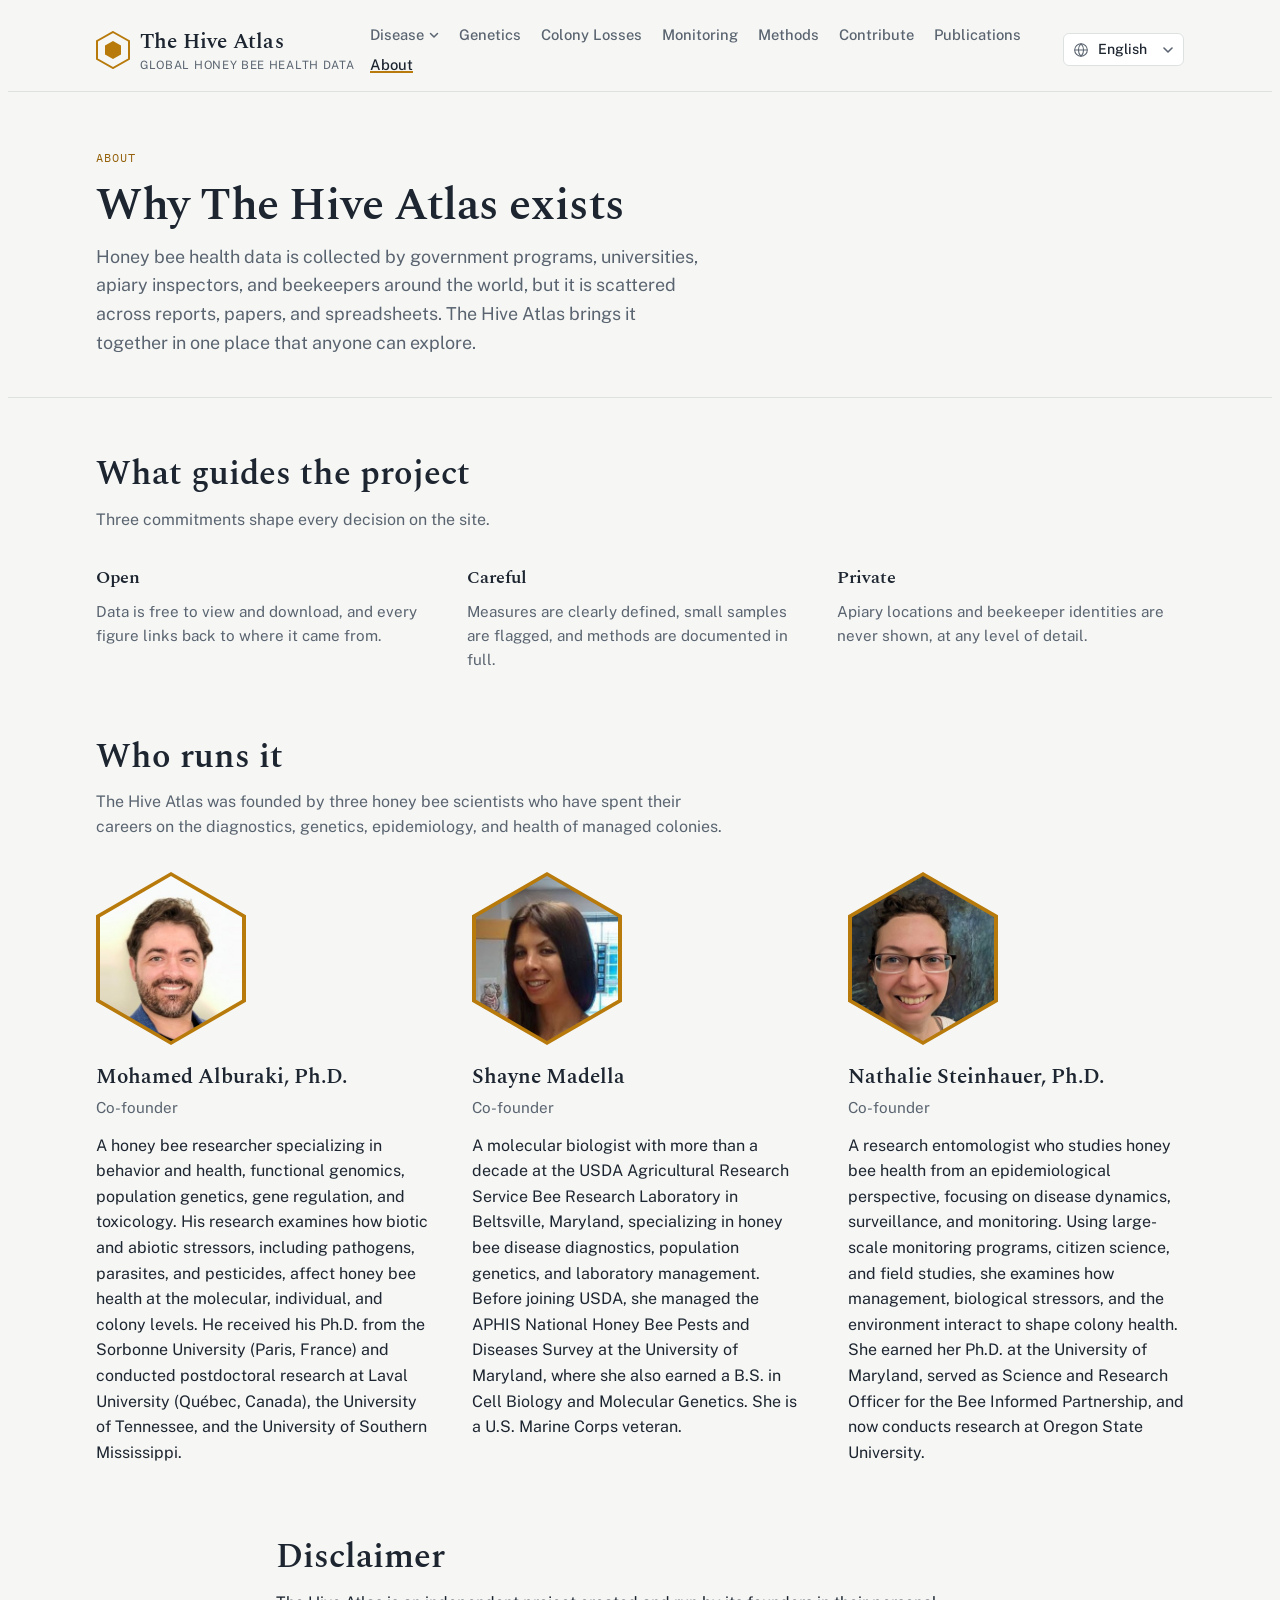
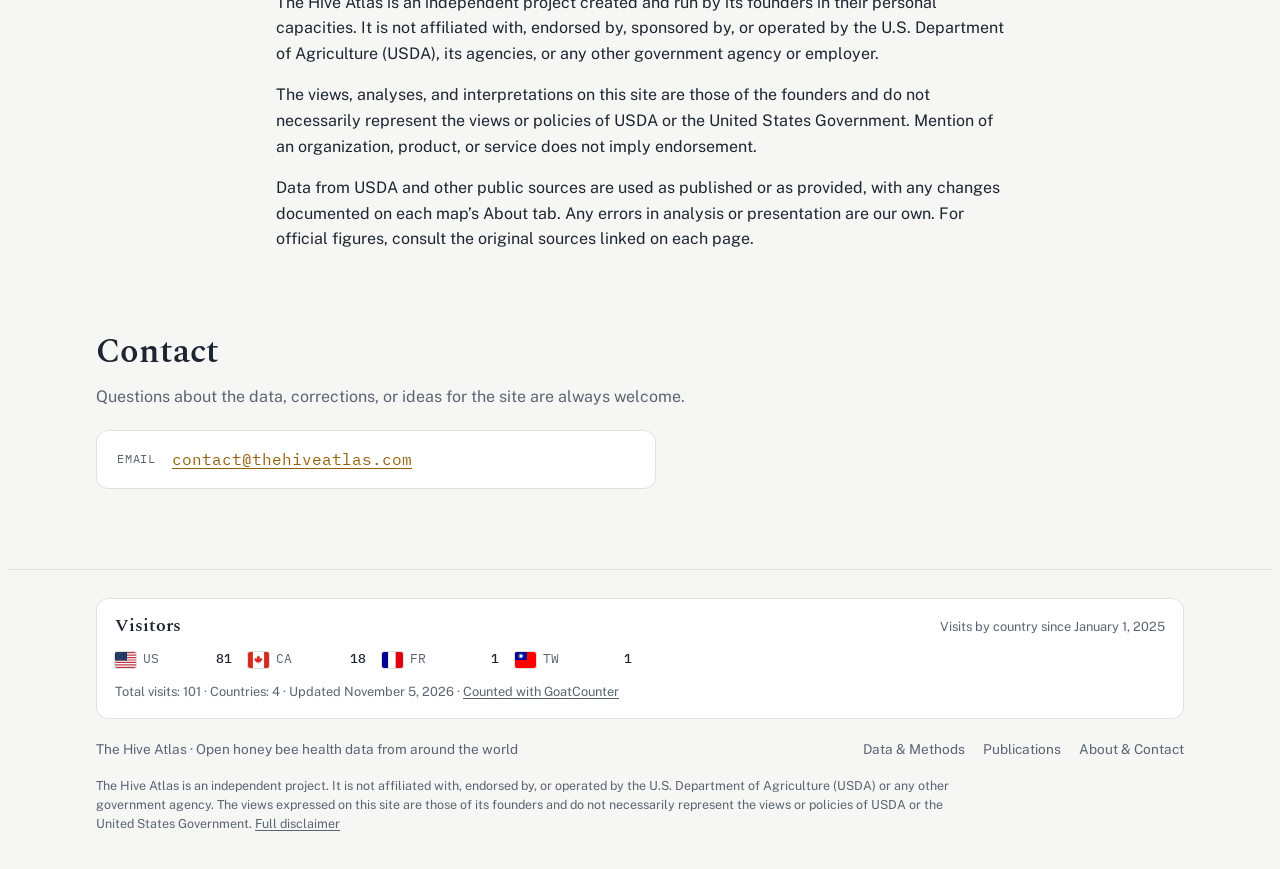
==== commit 3e43d95a: "Make the site wording global and add a world map to the landing page Replace the landing page hexago" ====
--- a/about.html
+++ b/about.html
@@ -9,8 +9,8 @@
 <link rel="preconnect" href="https://fonts.googleapis.com">
 <link rel="preconnect" href="https://fonts.gstatic.com" crossorigin>
 <link rel="stylesheet" href="https://fonts.googleapis.com/css2?family=Spectral:wght@500;600&amp;family=Public+Sans:wght@400;500;600&amp;family=IBM+Plex+Mono:wght@400;500&amp;family=IBM+Plex+Sans+Arabic:wght@400;500;600&amp;display=swap">
-<link rel="stylesheet" href="css/style.css?v=20261105a">
-<script src="js/i18n.js?v=20261105a"></script>
+<link rel="stylesheet" href="css/style.css?v=20261105b">
+<script src="js/i18n.js?v=20261105b"></script>
 </head>
 <body>
 <header class="site-header">
@@ -37,7 +37,7 @@
     <div class="wrap">
       <p class="eyebrow">About</p>
       <h1>Why The Hive Atlas exists</h1>
-      <p class="lede">Honey bee health data is collected by federal programs, universities, state inspectors, and beekeepers across the country, but it is scattered across reports, papers, and spreadsheets. The Hive Atlas brings it together in one place that anyone can explore.</p>
+      <p class="lede">Honey bee health data is collected by government programs, universities, apiary inspectors, and beekeepers around the world, but it is scattered across reports, papers, and spreadsheets. The Hive Atlas brings it together in one place that anyone can explore.</p>
     </div>
   </section>
 
--- a/css/style.css
+++ b/css/style.css
@@ -160,6 +160,8 @@
 }
 .chip b { color: var(--ink); font-weight: 500; }
 .hexmap { width: 100%; height: auto; display: block; }
+.worldmap { width: 100%; height: auto; display: block; }
+.worldmap path { stroke: var(--surface); stroke-width: 0.8; stroke-linejoin: round; }
 .hexmap .tile { stroke: var(--surface); stroke-width: 2; }
 .hexmap text { font-family: var(--font-mono); font-size: 9.5px; text-anchor: middle; dominant-baseline: central; pointer-events: none; }
 .preview-foot { display: flex; flex-wrap: wrap; align-items: center; justify-content: space-between; gap: 8px 16px; margin-top: 8px; }
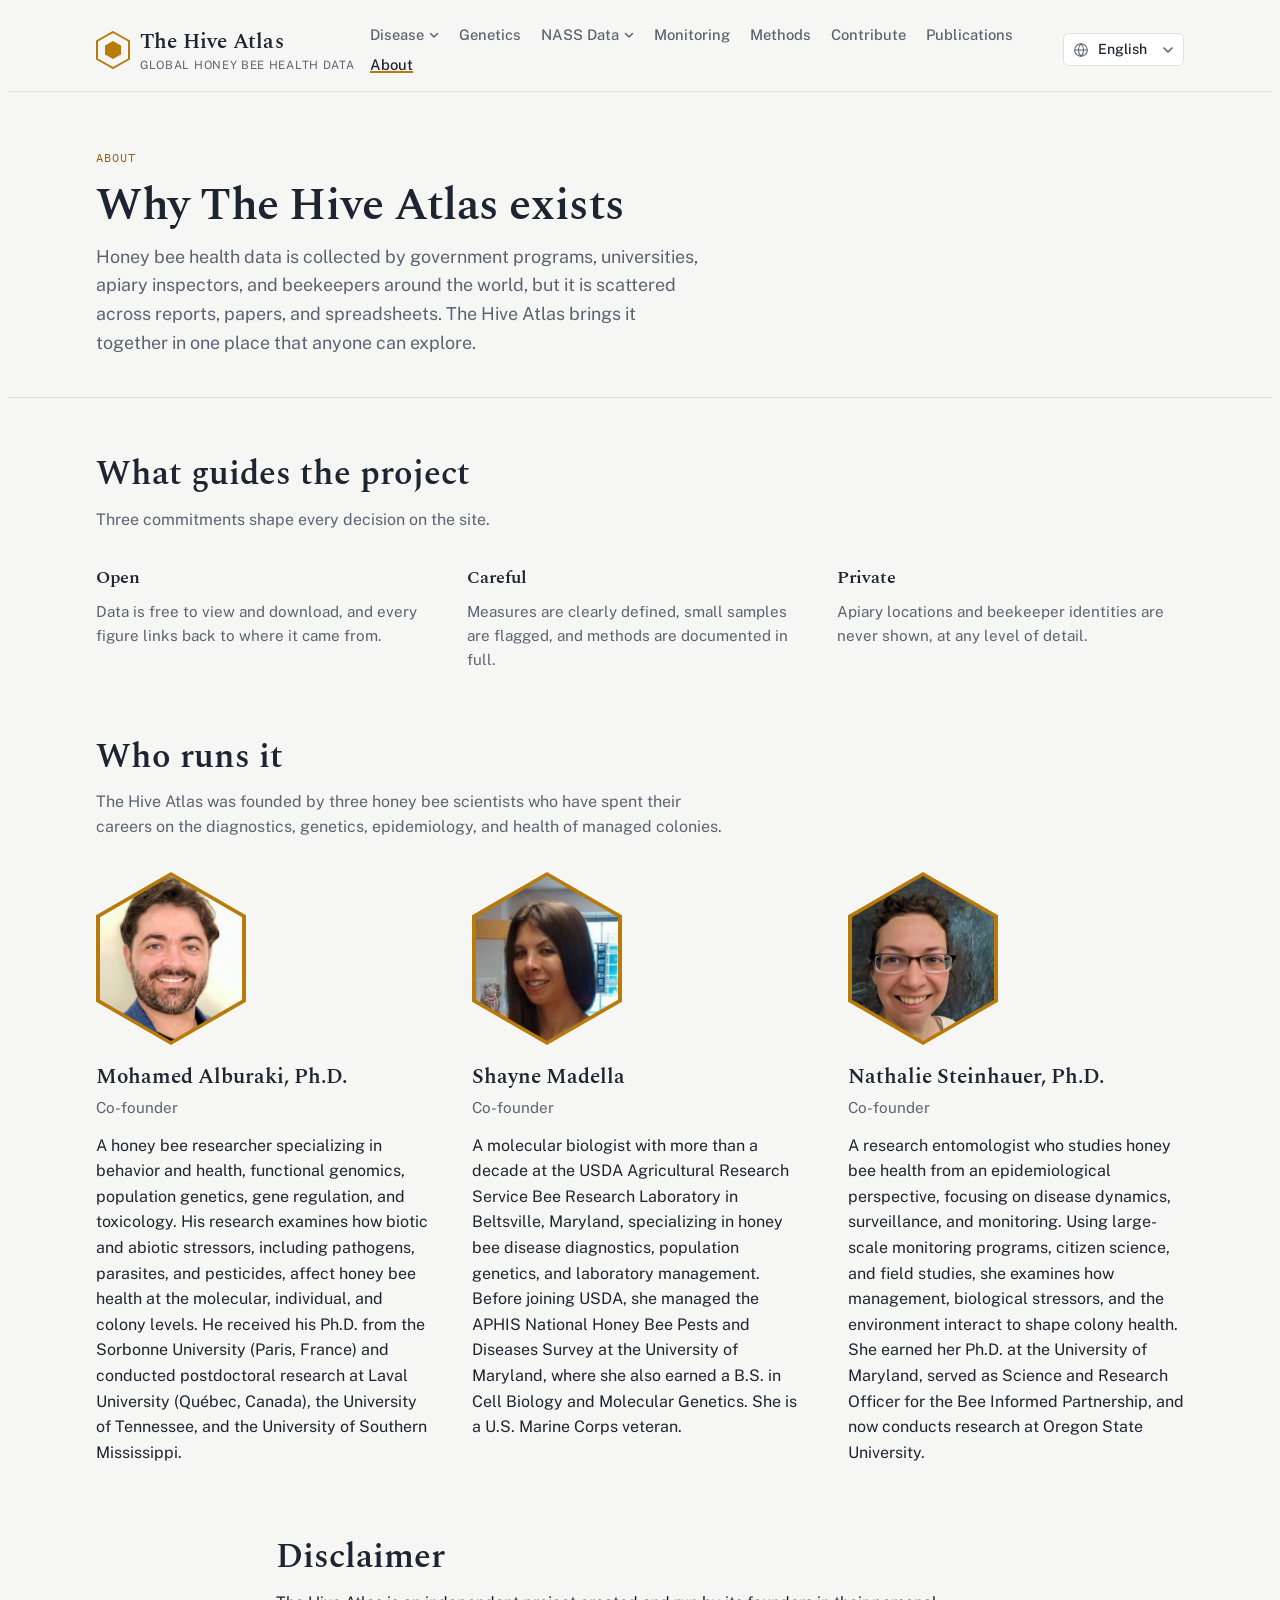
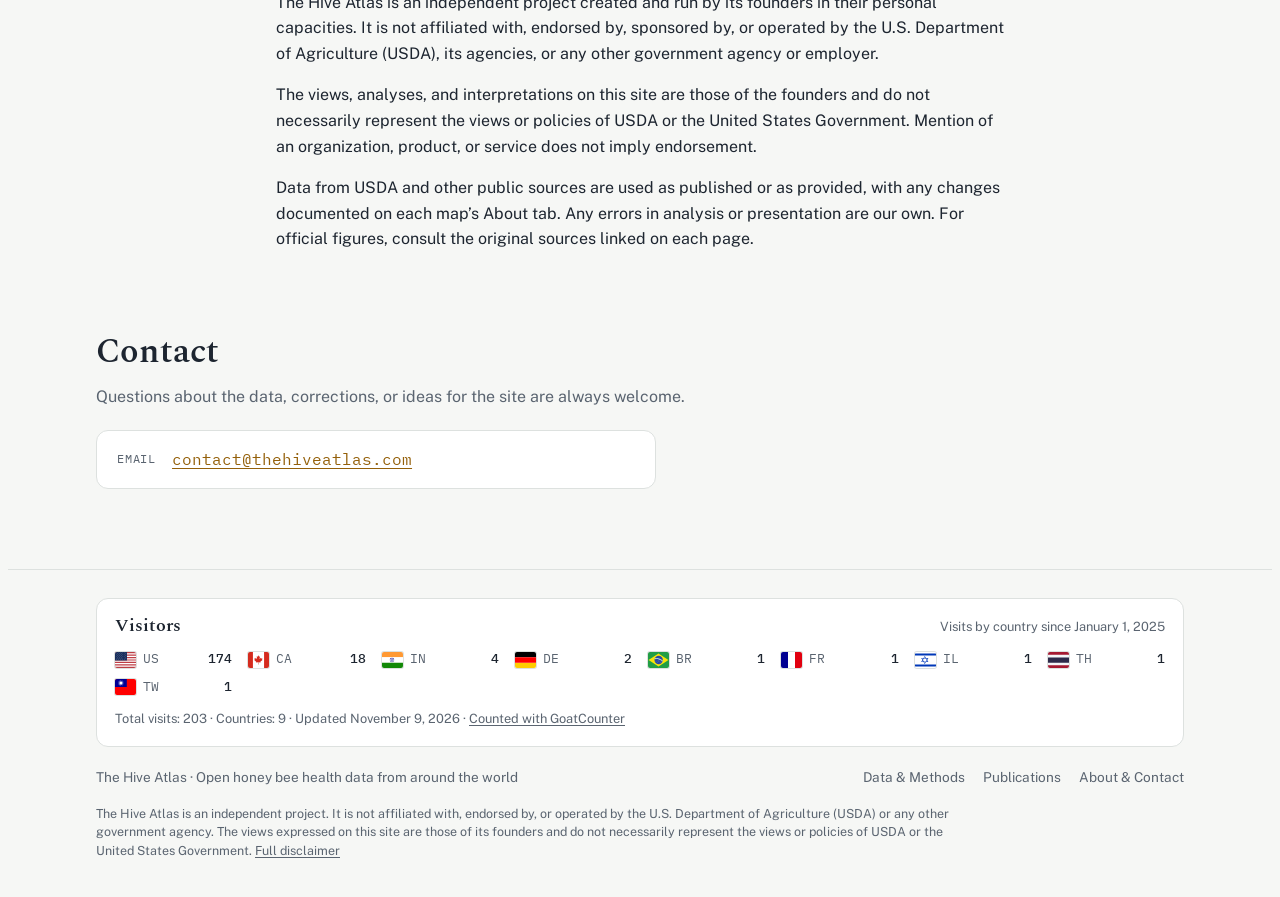
==== commit 0c36f49c: "Add files via upload" ====
--- a/about.html
+++ b/about.html
@@ -9,8 +9,8 @@
 <link rel="preconnect" href="https://fonts.googleapis.com">
 <link rel="preconnect" href="https://fonts.gstatic.com" crossorigin>
 <link rel="stylesheet" href="https://fonts.googleapis.com/css2?family=Spectral:wght@500;600&amp;family=Public+Sans:wght@400;500;600&amp;family=IBM+Plex+Mono:wght@400;500&amp;family=IBM+Plex+Sans+Arabic:wght@400;500;600&amp;display=swap">
-<link rel="stylesheet" href="css/style.css?v=20261105b">
-<script src="js/i18n.js?v=20261105b"></script>
+<link rel="stylesheet" href="css/style.css?v=20261109a">
+<script src="js/i18n.js?v=20261109b"></script>
 </head>
 <body>
 <header class="site-header">
@@ -27,7 +27,7 @@
     </a>
     <button class="menu-btn" id="menu-btn" aria-expanded="false" aria-controls="site-nav">Menu</button>
     <nav id="site-nav" aria-label="Main">
-      <ul><li class="nav-drop"><button type="button" class="nav-drop-btn" aria-expanded="false" aria-controls="nav-disease"><span>Disease</span><svg width="10" height="10" viewBox="0 0 10 10" aria-hidden="true"><path d="M1.5 3.5 5 7l3.5-3.5" fill="none" stroke="currentColor" stroke-width="1.5" stroke-linecap="round" stroke-linejoin="round"/></svg></button><ul class="nav-sub" id="nav-disease"><li><a href="disease.html">USDA-ARS Bee Disease Diagnostic Database</a></li><li><a href="disease-survey.html">The National Honey bee Survey Database</a></li></ul></li><li><a href="genetics.html">Genetics</a></li><li><a href="losses.html">Colony Losses</a></li><li><a href="monitoring.html">Monitoring</a></li><li><a href="methods.html">Methods</a></li><li><a href="contribute.html">Contribute</a></li><li><a href="publications.html">Publications</a></li><li><a href="about.html" aria-current="page">About</a></li></ul>
+      <ul><li class="nav-drop"><button type="button" class="nav-drop-btn" aria-expanded="false" aria-controls="nav-disease"><span>Disease</span><svg width="10" height="10" viewBox="0 0 10 10" aria-hidden="true"><path d="M1.5 3.5 5 7l3.5-3.5" fill="none" stroke="currentColor" stroke-width="1.5" stroke-linecap="round" stroke-linejoin="round"/></svg></button><ul class="nav-sub" id="nav-disease"><li><a href="disease.html">USDA-ARS Bee Disease Diagnostic Database</a></li><li><a href="disease-survey.html">The National Honey bee Survey Database</a></li></ul></li><li><a href="genetics.html">Genetics</a></li><li class="nav-drop"><button type="button" class="nav-drop-btn" aria-expanded="false" aria-controls="nav-colonies"><span>NASS Data</span><svg width="10" height="10" viewBox="0 0 10 10" aria-hidden="true"><path d="M1.5 3.5 5 7l3.5-3.5" fill="none" stroke="currentColor" stroke-width="1.5" stroke-linecap="round" stroke-linejoin="round"/></svg></button><ul class="nav-sub" id="nav-colonies"><li><a href="losses.html">NASS Colony Losses</a></li><li><a href="honey-production.html">NASS Honey Production</a></li></ul></li><li><a href="monitoring.html">Monitoring</a></li><li><a href="methods.html">Methods</a></li><li><a href="contribute.html">Contribute</a></li><li><a href="publications.html">Publications</a></li><li><a href="about.html" aria-current="page">About</a></li></ul>
     </nav>
   </div>
 </header>
--- a/css/style.css
+++ b/css/style.css
@@ -792,3 +792,8 @@
 .visitors-foot { margin-top: 12px; }
 .visitors-foot a { color: inherit; text-decoration: underline; text-underline-offset: 2px; }
 @media (max-width: 480px) { .visitors-grid { grid-template-columns: repeat(auto-fill, minmax(92px, 1fr)); gap: 6px 12px; } }
+
+/* Honey Production: download buttons under the table */
+.lx-export { display: flex; flex-wrap: wrap; align-items: center; gap: 8px 10px; }
+.lx-export .lx-lab { margin-inline-end: 4px; }
+.lx-export .btn { cursor: pointer; font-family: var(--font-body); padding: 8px 14px; font-size: 0.88rem; }
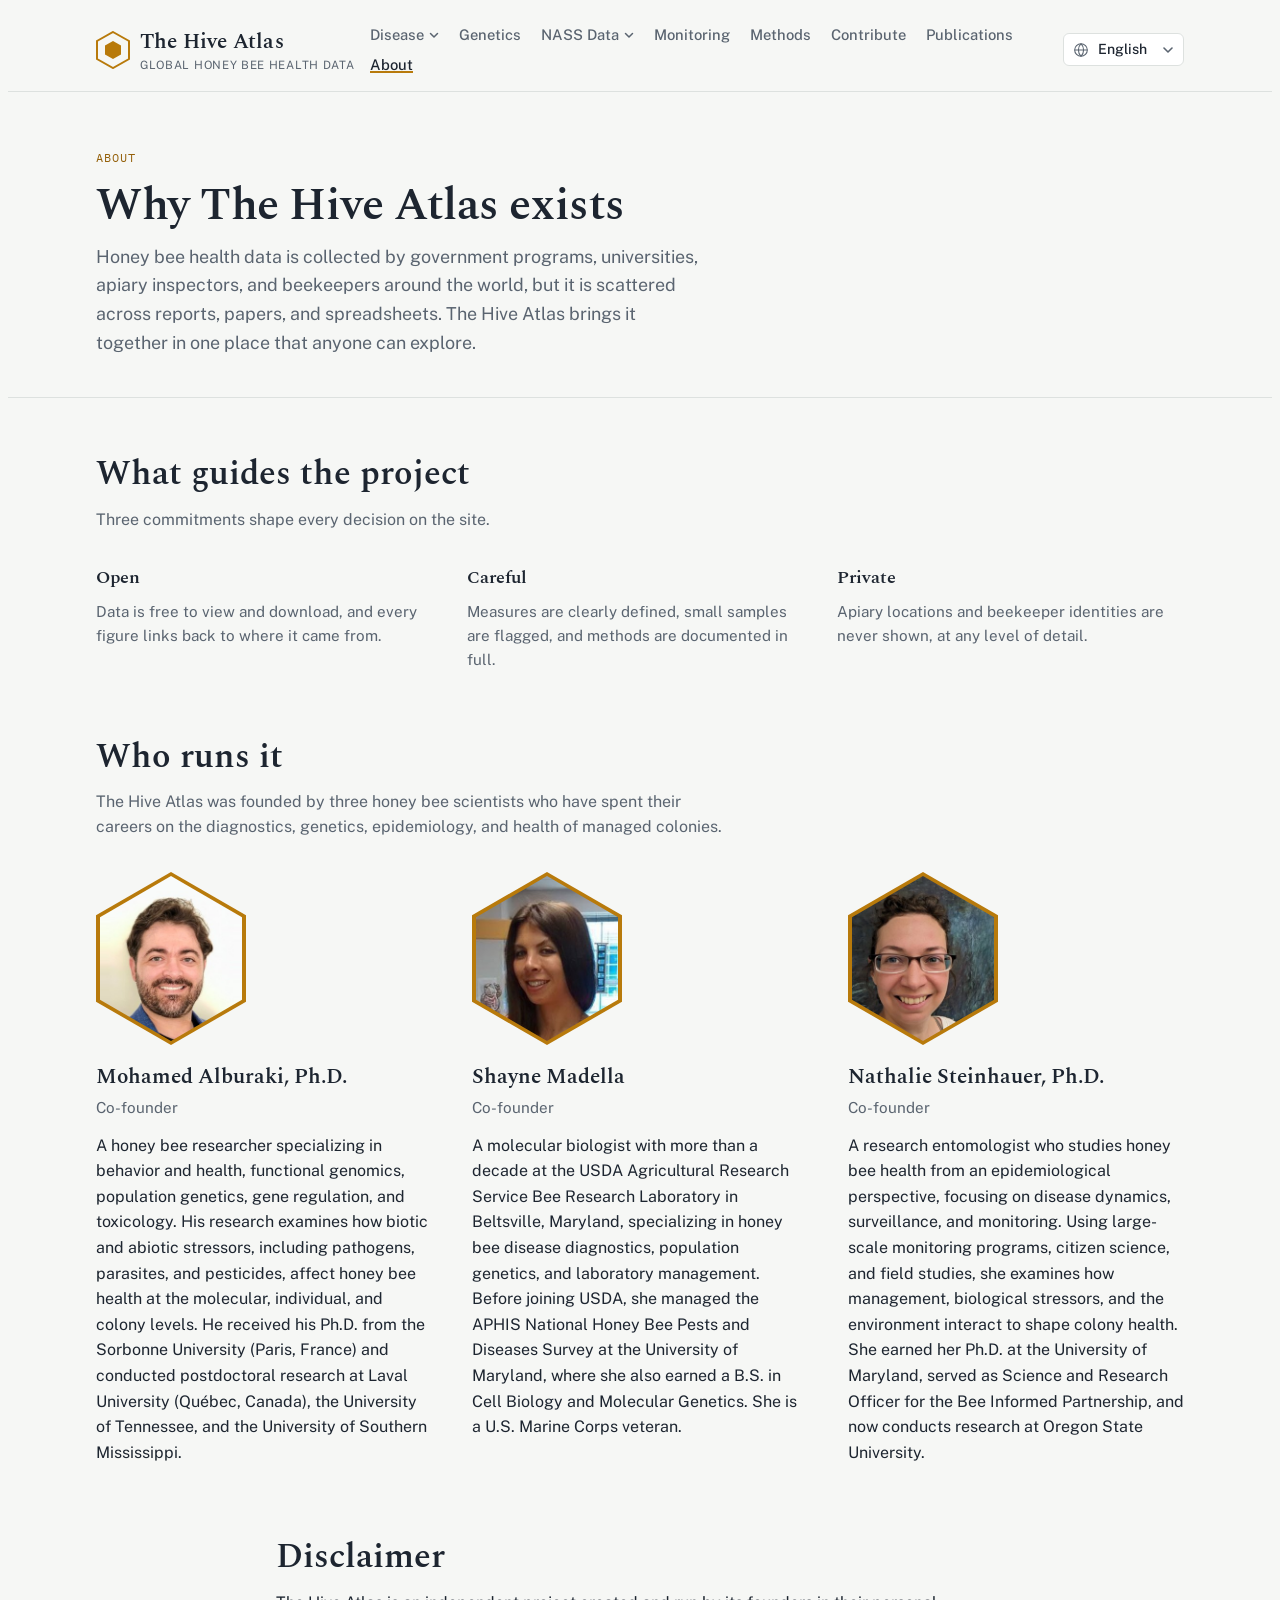
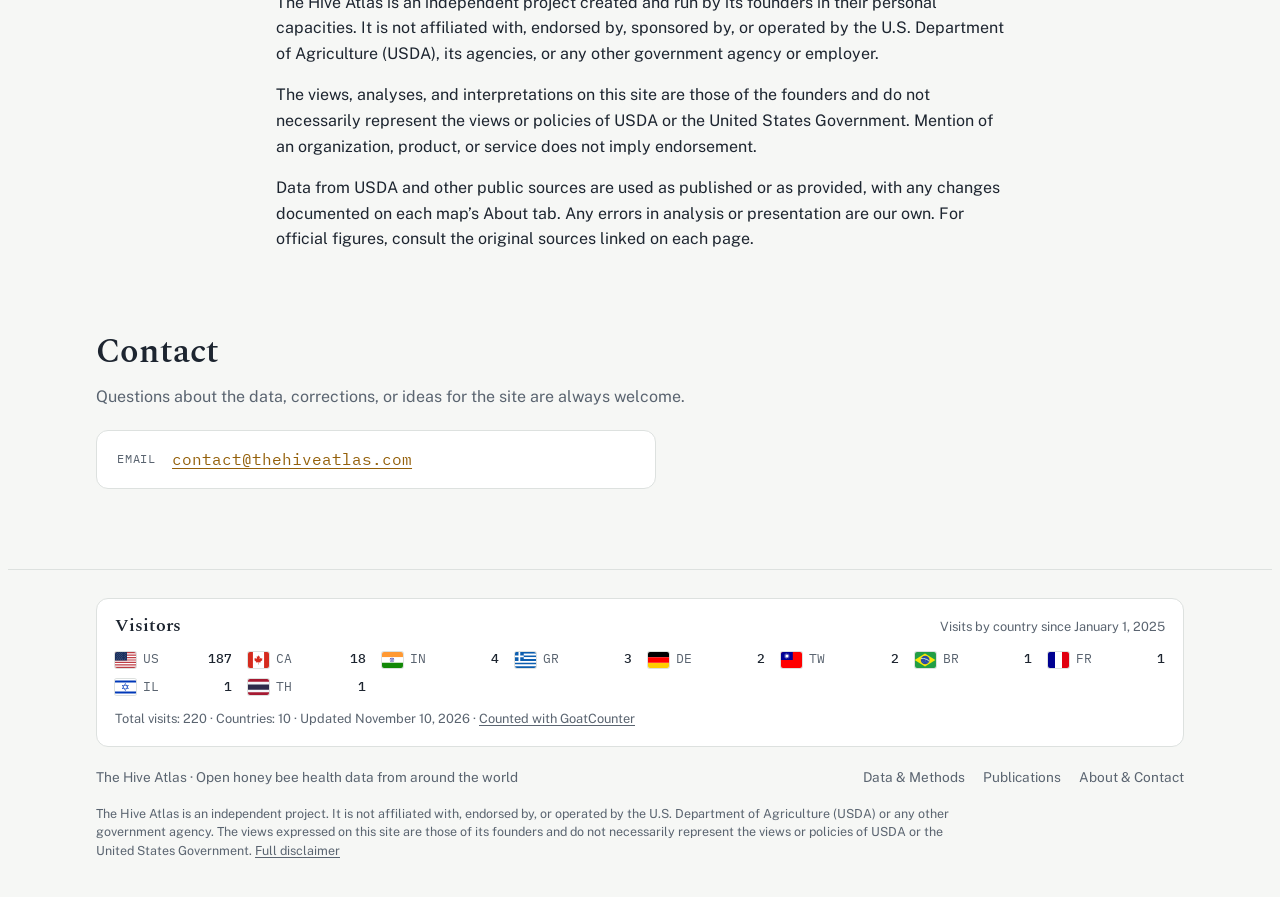
==== commit 796bf04f: "Colony Losses: add CSV downloads like the other maps - Download row under the table: this table (for" ====
--- a/about.html
+++ b/about.html
@@ -10,7 +10,7 @@
 <link rel="preconnect" href="https://fonts.gstatic.com" crossorigin>
 <link rel="stylesheet" href="https://fonts.googleapis.com/css2?family=Spectral:wght@500;600&amp;family=Public+Sans:wght@400;500;600&amp;family=IBM+Plex+Mono:wght@400;500&amp;family=IBM+Plex+Sans+Arabic:wght@400;500;600&amp;display=swap">
 <link rel="stylesheet" href="css/style.css?v=20261109a">
-<script src="js/i18n.js?v=20261109b"></script>
+<script src="js/i18n.js?v=20261110a"></script>
 </head>
 <body>
 <header class="site-header">
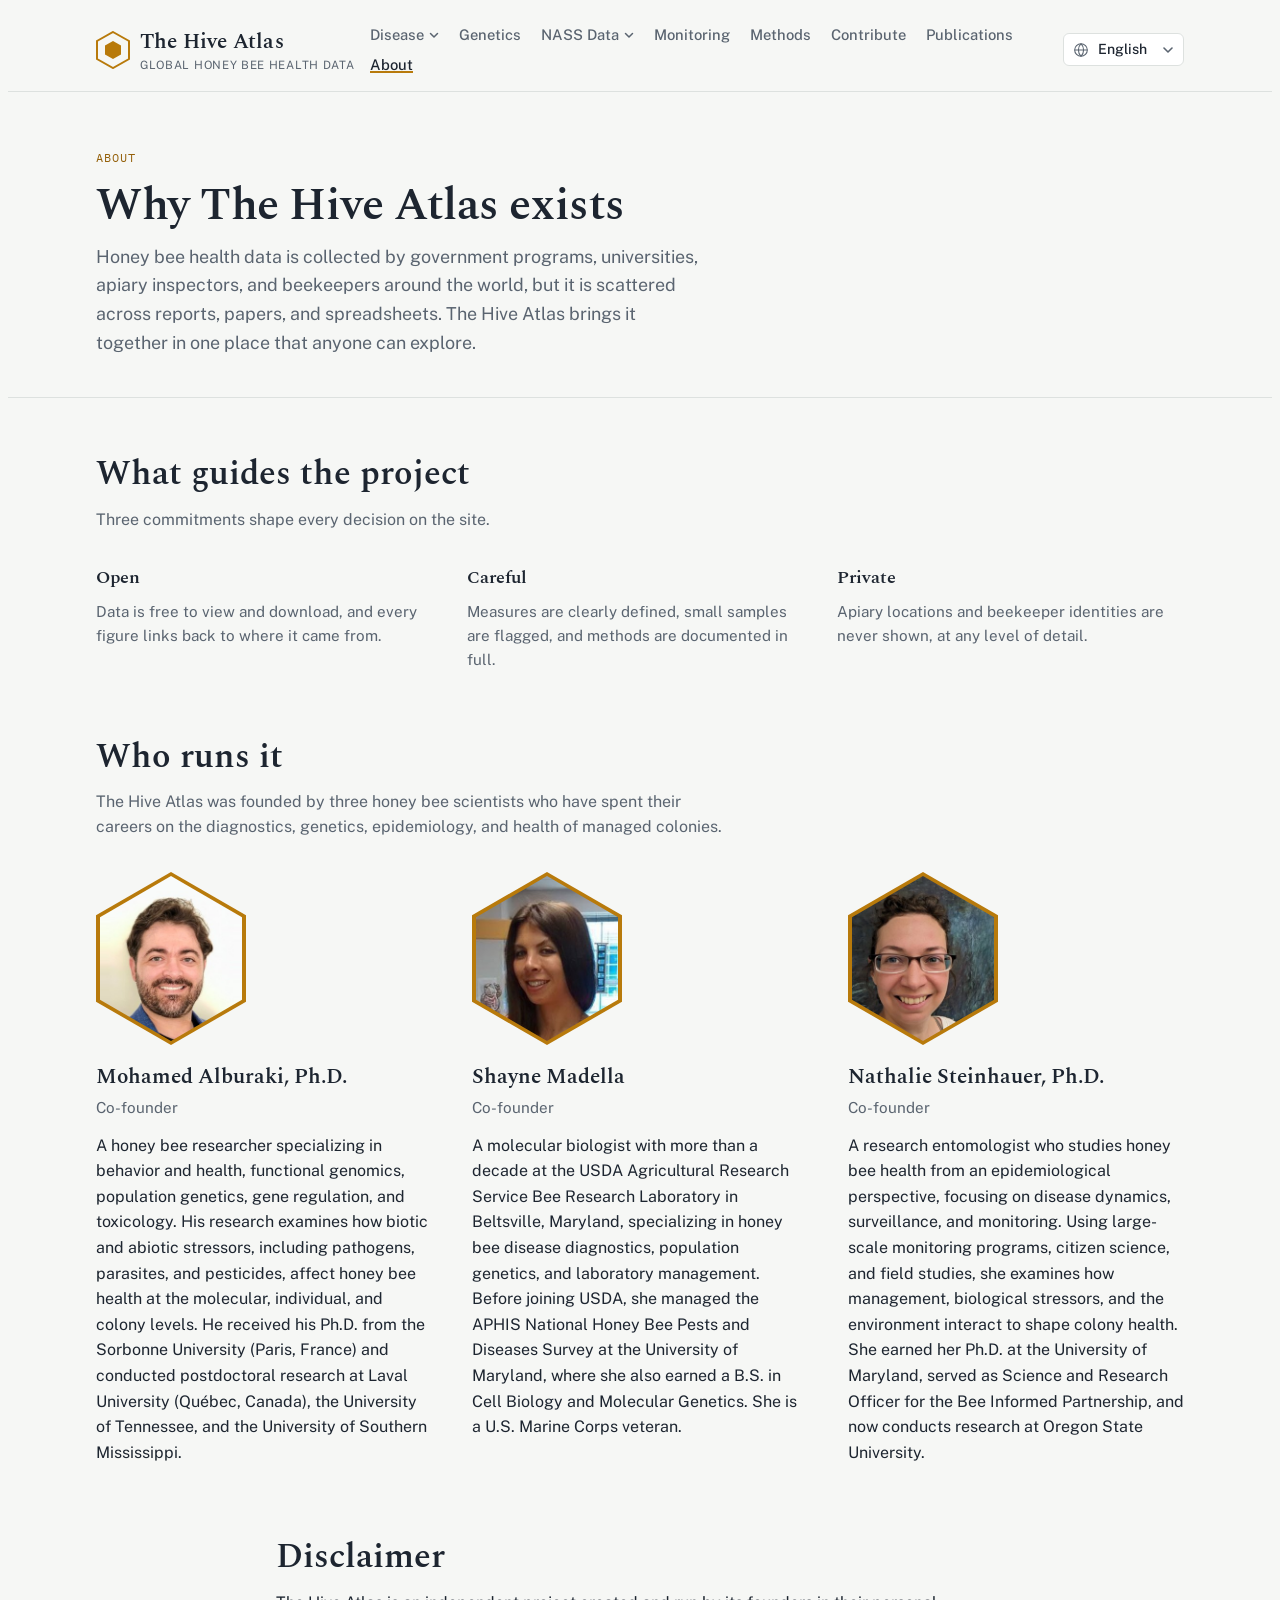
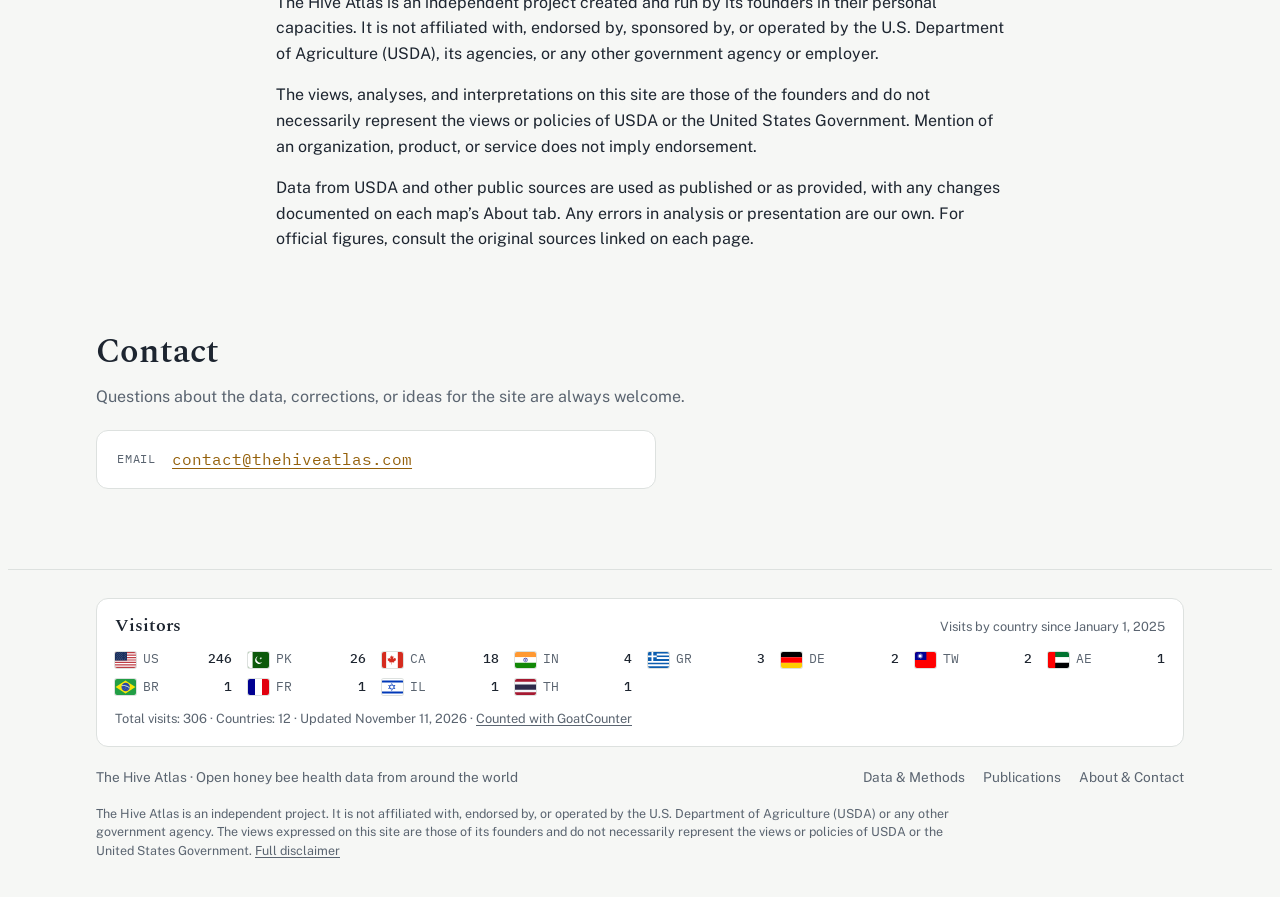
==== commit 6d0e4821: "Disease menu: USDA-APHIS National Honey bee Survey Database; title-case headings - The second Diseas" ====
--- a/about.html
+++ b/about.html
@@ -27,7 +27,7 @@
     </a>
     <button class="menu-btn" id="menu-btn" aria-expanded="false" aria-controls="site-nav">Menu</button>
     <nav id="site-nav" aria-label="Main">
-      <ul><li class="nav-drop"><button type="button" class="nav-drop-btn" aria-expanded="false" aria-controls="nav-disease"><span>Disease</span><svg width="10" height="10" viewBox="0 0 10 10" aria-hidden="true"><path d="M1.5 3.5 5 7l3.5-3.5" fill="none" stroke="currentColor" stroke-width="1.5" stroke-linecap="round" stroke-linejoin="round"/></svg></button><ul class="nav-sub" id="nav-disease"><li><a href="disease.html">USDA-ARS Bee Disease Diagnostic Database</a></li><li><a href="disease-survey.html">The National Honey bee Survey Database</a></li></ul></li><li><a href="genetics.html">Genetics</a></li><li class="nav-drop"><button type="button" class="nav-drop-btn" aria-expanded="false" aria-controls="nav-colonies"><span>NASS Data</span><svg width="10" height="10" viewBox="0 0 10 10" aria-hidden="true"><path d="M1.5 3.5 5 7l3.5-3.5" fill="none" stroke="currentColor" stroke-width="1.5" stroke-linecap="round" stroke-linejoin="round"/></svg></button><ul class="nav-sub" id="nav-colonies"><li><a href="losses.html">NASS Colony Losses</a></li><li><a href="honey-production.html">NASS Honey Production</a></li></ul></li><li><a href="monitoring.html">Monitoring</a></li><li><a href="methods.html">Methods</a></li><li><a href="contribute.html">Contribute</a></li><li><a href="publications.html">Publications</a></li><li><a href="about.html" aria-current="page">About</a></li></ul>
+      <ul><li class="nav-drop"><button type="button" class="nav-drop-btn" aria-expanded="false" aria-controls="nav-disease"><span>Disease</span><svg width="10" height="10" viewBox="0 0 10 10" aria-hidden="true"><path d="M1.5 3.5 5 7l3.5-3.5" fill="none" stroke="currentColor" stroke-width="1.5" stroke-linecap="round" stroke-linejoin="round"/></svg></button><ul class="nav-sub" id="nav-disease"><li><a href="disease.html">USDA-ARS Bee Disease Diagnostic Database</a></li><li><a href="disease-survey.html">USDA-APHIS National Honey bee Survey Database</a></li></ul></li><li><a href="genetics.html">Genetics</a></li><li class="nav-drop"><button type="button" class="nav-drop-btn" aria-expanded="false" aria-controls="nav-colonies"><span>NASS Data</span><svg width="10" height="10" viewBox="0 0 10 10" aria-hidden="true"><path d="M1.5 3.5 5 7l3.5-3.5" fill="none" stroke="currentColor" stroke-width="1.5" stroke-linecap="round" stroke-linejoin="round"/></svg></button><ul class="nav-sub" id="nav-colonies"><li><a href="losses.html">NASS Colony Losses</a></li><li><a href="honey-production.html">NASS Honey Production</a></li></ul></li><li><a href="monitoring.html">Monitoring</a></li><li><a href="methods.html">Methods</a></li><li><a href="contribute.html">Contribute</a></li><li><a href="publications.html">Publications</a></li><li><a href="about.html" aria-current="page">About</a></li></ul>
     </nav>
   </div>
 </header>
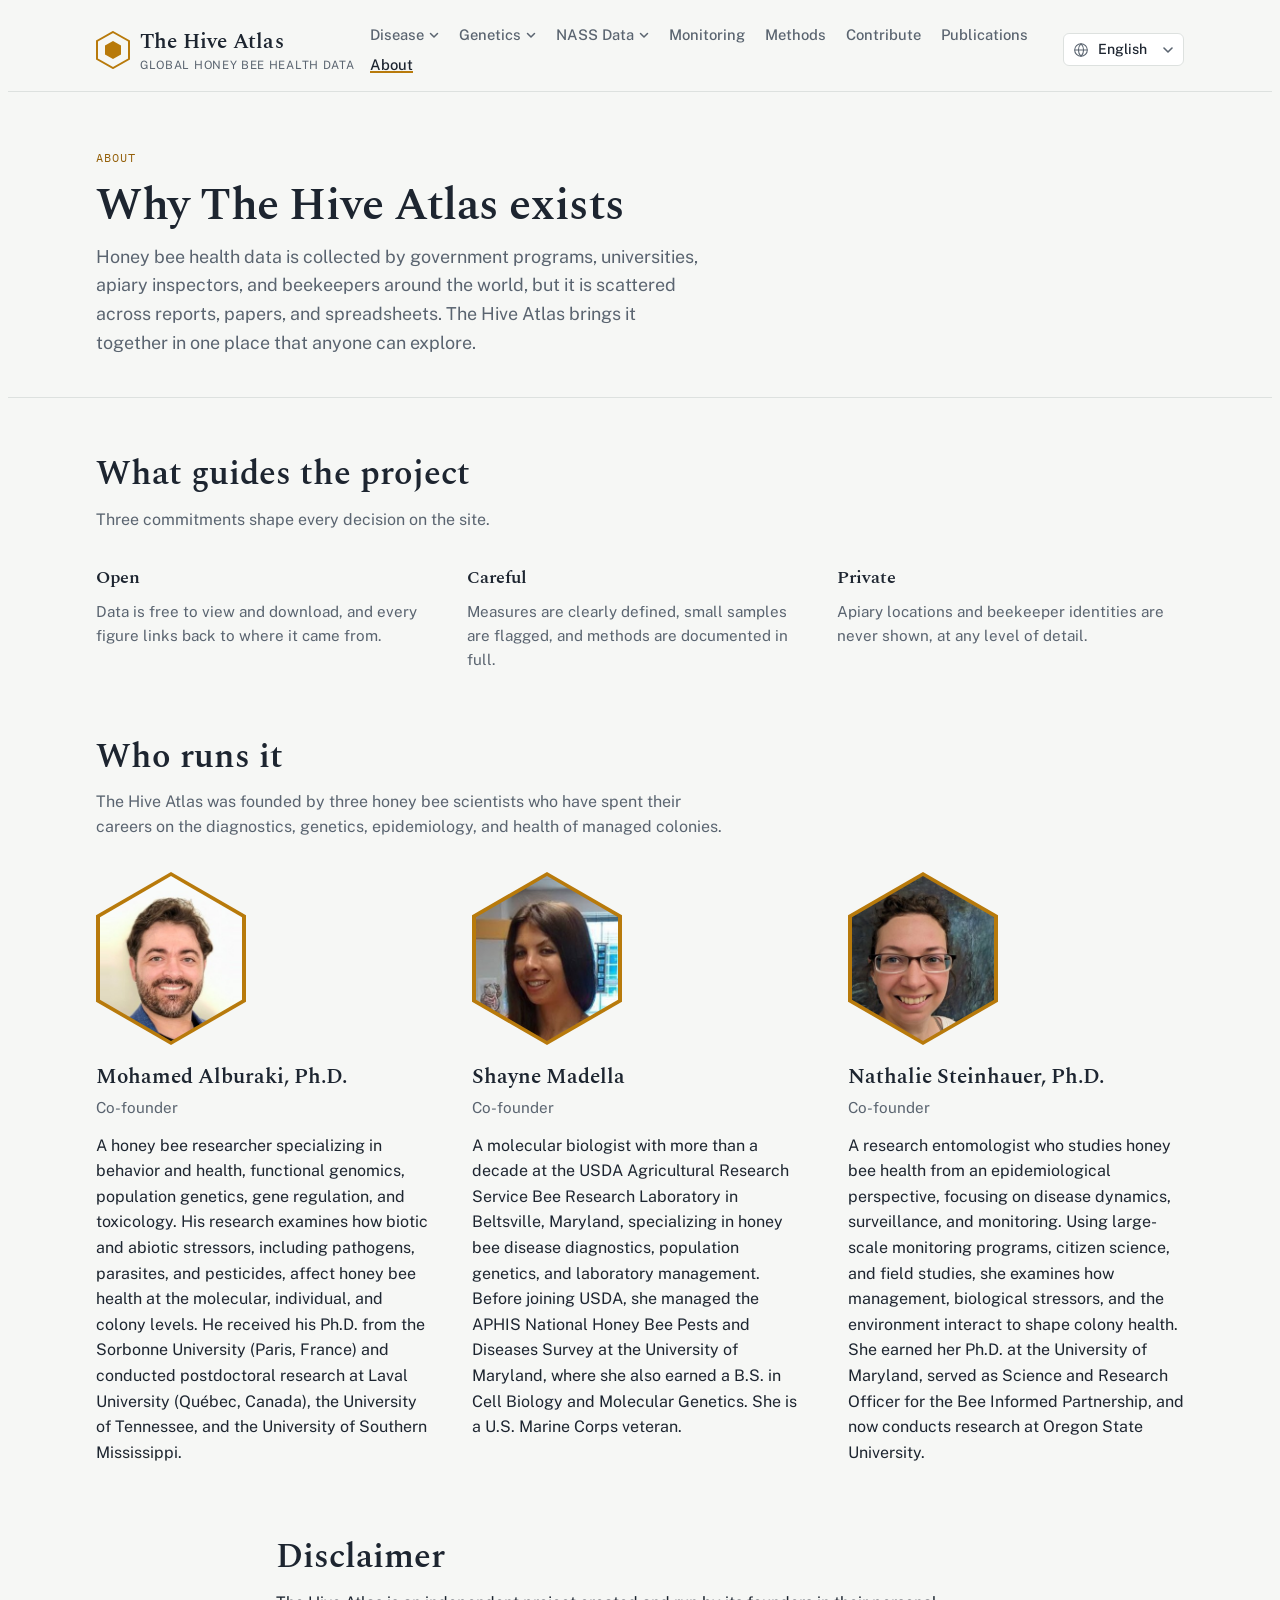
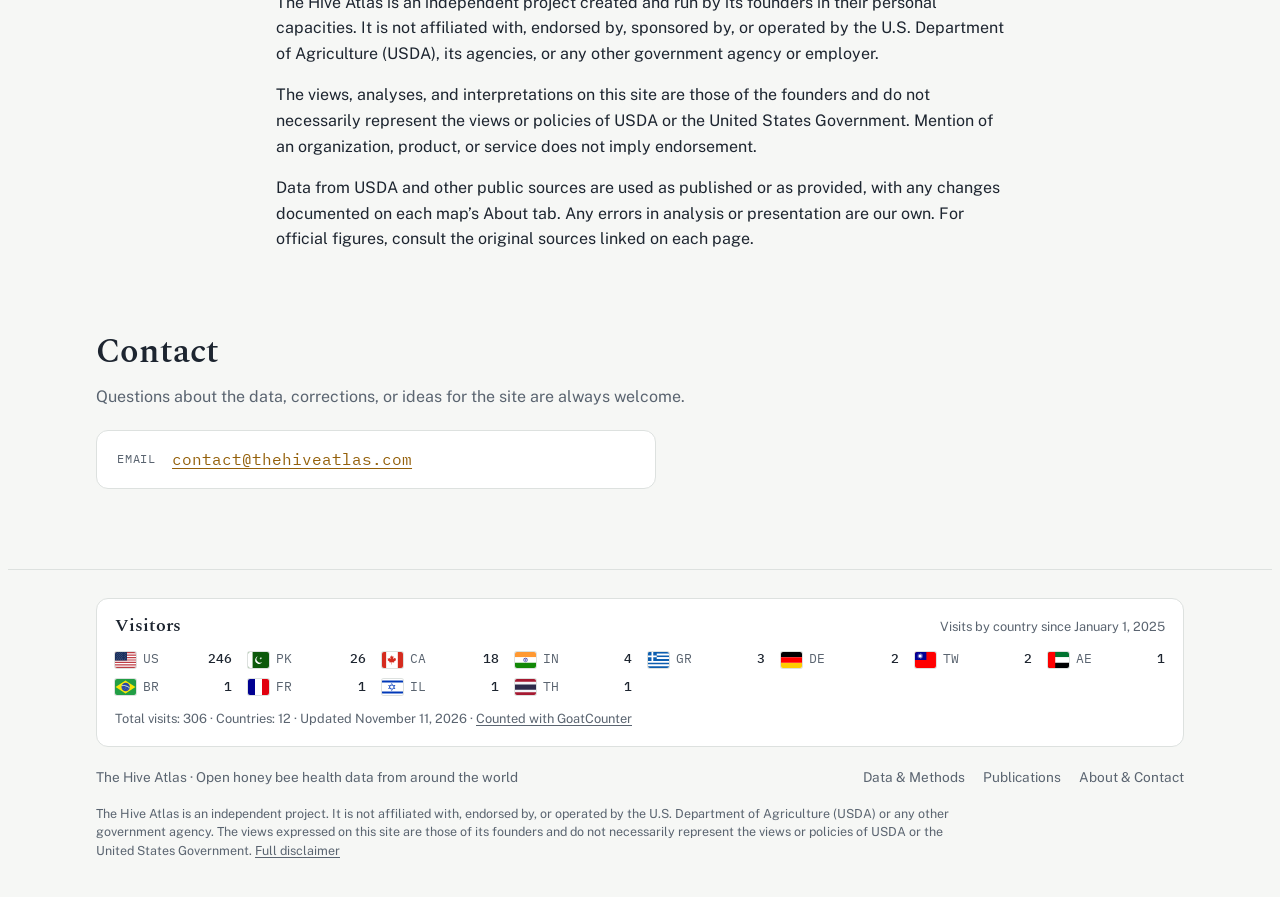
==== commit 60e83507: "Genetics menu: mtDNA Data and Genomic Data; title-case Genetics headings - Genetics in the site menu" ====
--- a/about.html
+++ b/about.html
@@ -27,7 +27,7 @@
     </a>
     <button class="menu-btn" id="menu-btn" aria-expanded="false" aria-controls="site-nav">Menu</button>
     <nav id="site-nav" aria-label="Main">
-      <ul><li class="nav-drop"><button type="button" class="nav-drop-btn" aria-expanded="false" aria-controls="nav-disease"><span>Disease</span><svg width="10" height="10" viewBox="0 0 10 10" aria-hidden="true"><path d="M1.5 3.5 5 7l3.5-3.5" fill="none" stroke="currentColor" stroke-width="1.5" stroke-linecap="round" stroke-linejoin="round"/></svg></button><ul class="nav-sub" id="nav-disease"><li><a href="disease.html">USDA-ARS Bee Disease Diagnostic Database</a></li><li><a href="disease-survey.html">USDA-APHIS National Honey bee Survey Database</a></li></ul></li><li><a href="genetics.html">Genetics</a></li><li class="nav-drop"><button type="button" class="nav-drop-btn" aria-expanded="false" aria-controls="nav-colonies"><span>NASS Data</span><svg width="10" height="10" viewBox="0 0 10 10" aria-hidden="true"><path d="M1.5 3.5 5 7l3.5-3.5" fill="none" stroke="currentColor" stroke-width="1.5" stroke-linecap="round" stroke-linejoin="round"/></svg></button><ul class="nav-sub" id="nav-colonies"><li><a href="losses.html">NASS Colony Losses</a></li><li><a href="honey-production.html">NASS Honey Production</a></li></ul></li><li><a href="monitoring.html">Monitoring</a></li><li><a href="methods.html">Methods</a></li><li><a href="contribute.html">Contribute</a></li><li><a href="publications.html">Publications</a></li><li><a href="about.html" aria-current="page">About</a></li></ul>
+      <ul><li class="nav-drop"><button type="button" class="nav-drop-btn" aria-expanded="false" aria-controls="nav-disease"><span>Disease</span><svg width="10" height="10" viewBox="0 0 10 10" aria-hidden="true"><path d="M1.5 3.5 5 7l3.5-3.5" fill="none" stroke="currentColor" stroke-width="1.5" stroke-linecap="round" stroke-linejoin="round"/></svg></button><ul class="nav-sub" id="nav-disease"><li><a href="disease.html">USDA-ARS Bee Disease Diagnostic Database</a></li><li><a href="disease-survey.html">USDA-APHIS National Honey bee Survey Database</a></li></ul></li><li class="nav-drop"><button type="button" class="nav-drop-btn" aria-expanded="false" aria-controls="nav-genetics"><span>Genetics</span><svg width="10" height="10" viewBox="0 0 10 10" aria-hidden="true"><path d="M1.5 3.5 5 7l3.5-3.5" fill="none" stroke="currentColor" stroke-width="1.5" stroke-linecap="round" stroke-linejoin="round"/></svg></button><ul class="nav-sub" id="nav-genetics"><li><a href="genetics.html">mtDNA Data</a></li><li><a href="genetics-genomic.html">Genomic Data</a></li></ul></li><li class="nav-drop"><button type="button" class="nav-drop-btn" aria-expanded="false" aria-controls="nav-colonies"><span>NASS Data</span><svg width="10" height="10" viewBox="0 0 10 10" aria-hidden="true"><path d="M1.5 3.5 5 7l3.5-3.5" fill="none" stroke="currentColor" stroke-width="1.5" stroke-linecap="round" stroke-linejoin="round"/></svg></button><ul class="nav-sub" id="nav-colonies"><li><a href="losses.html">NASS Colony Losses</a></li><li><a href="honey-production.html">NASS Honey Production</a></li></ul></li><li><a href="monitoring.html">Monitoring</a></li><li><a href="methods.html">Methods</a></li><li><a href="contribute.html">Contribute</a></li><li><a href="publications.html">Publications</a></li><li><a href="about.html" aria-current="page">About</a></li></ul>
     </nav>
   </div>
 </header>
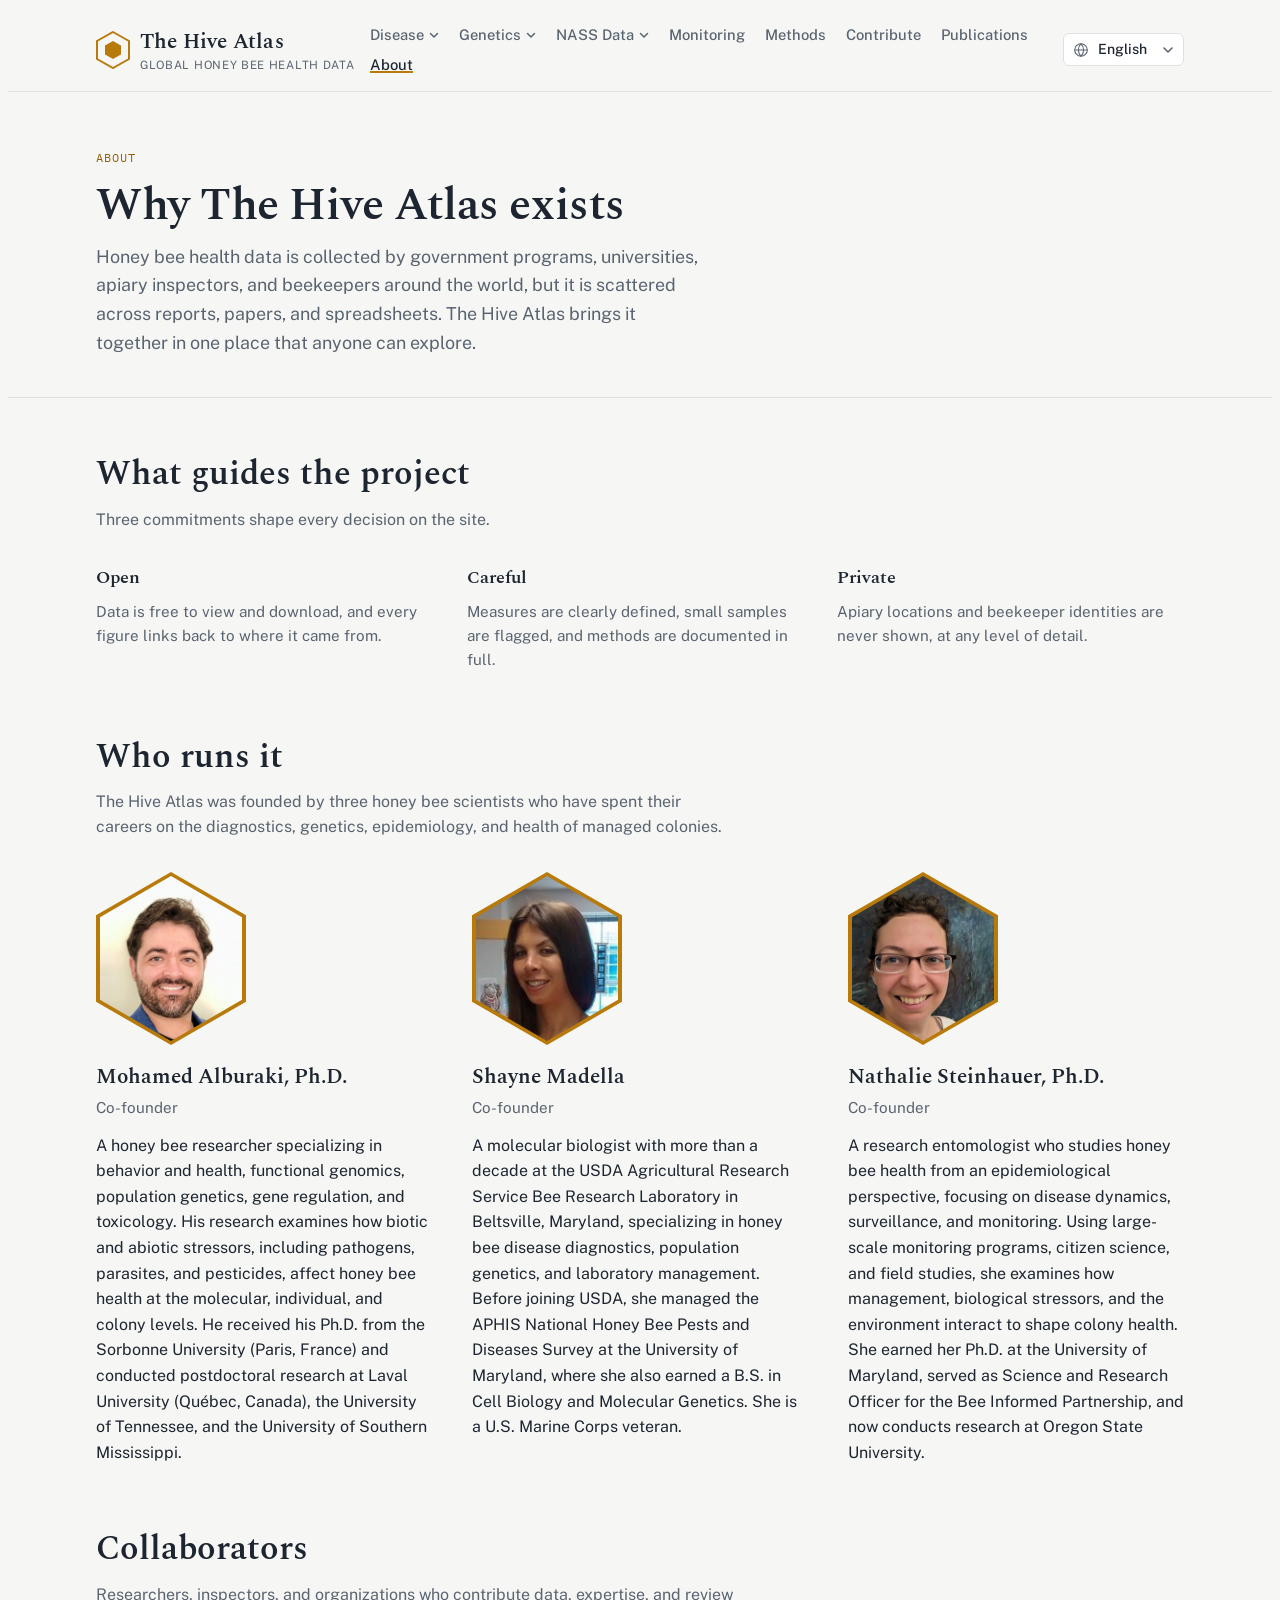
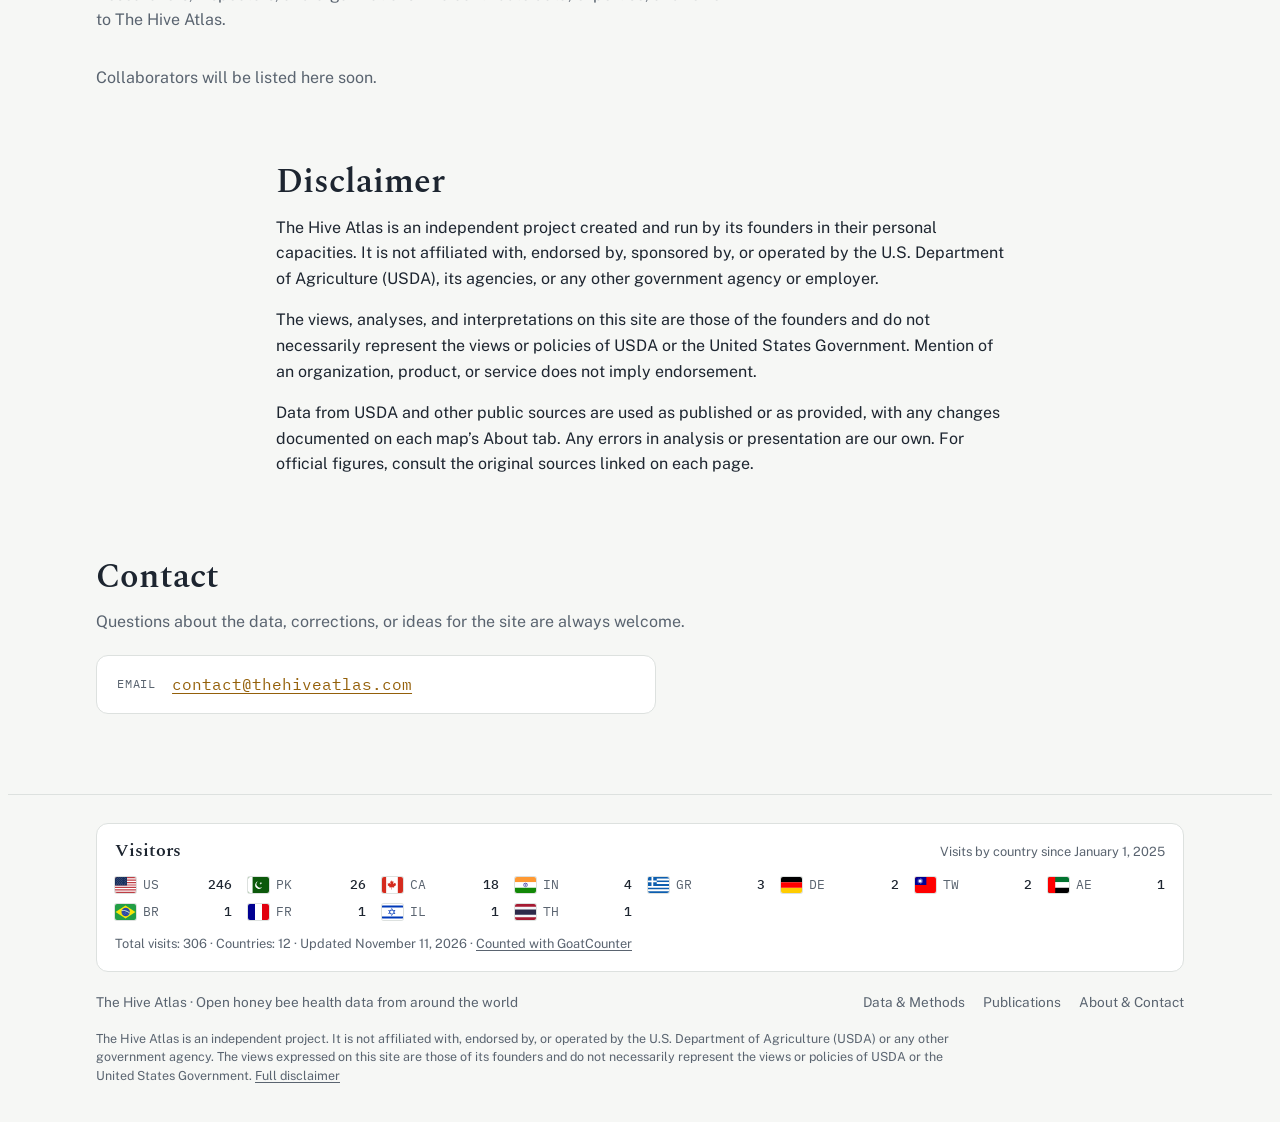
==== commit d8977ff8: "Add Simplified Chinese (中文); add a Collaborators section to About Chinese - New js/lang/zh.js: every" ====
--- a/about.html
+++ b/about.html
@@ -86,6 +86,24 @@
     </div>
   </section>
 
+  <section class="section-pad" id="collaborators">
+    <div class="wrap">
+      <h2>Collaborators</h2>
+      <p class="section-intro">Researchers, inspectors, and organizations who contribute data, expertise, and review to The Hive Atlas.</p>
+      <!-- To add a collaborator, copy this item into the list below and fill it in.
+           Photo: put a portrait in images/ (about 300 x 346 pixels); the hexagon frame is added automatically.
+        <li>
+          <div class="avatar photo"><img src="images/first-last.jpg" alt="First Last" width="104" height="120" loading="lazy"></div>
+          <h3>First Last, Ph.D.</h3>
+          <p class="role">Institution, City, Country</p>
+        </li>
+      -->
+      <ul class="collaborators">
+      </ul>
+      <p class="collab-empty">Collaborators will be listed here soon.</p>
+    </div>
+  </section>
+
   <section class="section-pad" id="disclaimer">
     <div class="wrap prose" style="max-width:760px">
       <h2>Disclaimer</h2>
--- a/css/style.css
+++ b/css/style.css
@@ -797,3 +797,22 @@
 .lx-export { display: flex; flex-wrap: wrap; align-items: center; gap: 8px 10px; }
 .lx-export .lx-lab { margin-inline-end: 4px; }
 .lx-export .btn { cursor: pointer; font-family: var(--font-body); padding: 8px 14px; font-size: 0.88rem; }
+
+/* ---------- Simplified Chinese (zh) ---------- */
+:root[lang="zh"] { --font-display: "Noto Serif SC", "Songti SC", "SimSun", serif; --font-body: "Noto Sans SC", "PingFang SC", "Microsoft YaHei", sans-serif; --font-mono: "IBM Plex Mono", "Noto Sans SC", ui-monospace, Menlo, Consolas, monospace; }
+.lang-menu option[lang="zh"] { font-family: "Noto Sans SC", "PingFang SC", "Microsoft YaHei", sans-serif; }
+:root[lang="zh"] *, :root[lang="zh"] *::before, :root[lang="zh"] *::after { letter-spacing: 0 !important; }
+:root[lang="zh"] h1, :root[lang="zh"] h2, :root[lang="zh"] h3 { line-height: 1.35; }
+:root[lang="zh"] .eyebrow, :root[lang="zh"] .stat-label, :root[lang="zh"] .control .k, :root[lang="zh"] .brand-sub, :root[lang="zh"] .badge,
+:root[lang="zh"] .toc p, :root[lang="zh"] .lx-note, :root[lang="zh"] .contact-card .label, :root[lang="zh"] table.defs thead th { text-transform: none; }
+:root[lang="zh"] em { font-style: normal; }
+
+/* ---------- About: Collaborators list (names and photos) ---------- */
+.collaborators { list-style: none; margin: 0; padding: 0; display: grid; grid-template-columns: repeat(auto-fill, minmax(190px, 1fr)); gap: 28px 24px; }
+.collaborators > li { display: grid; gap: 8px; justify-items: start; align-content: start; min-width: 0; }
+.collaborators .avatar.photo { width: 104px; height: 120px; }
+.collaborators .avatar.photo img { inset: 3px; width: calc(100% - 6px); height: calc(100% - 6px); }
+.collaborators h3 { font-family: var(--font-display); font-weight: 600; font-size: 1.1rem; line-height: 1.3; margin: 0; }
+.collaborators .role { color: var(--muted); font-size: 0.9rem; margin: 0; }
+.collab-empty { color: var(--muted); margin: 0; }
+.collaborators:has(li) + .collab-empty { display: none; }
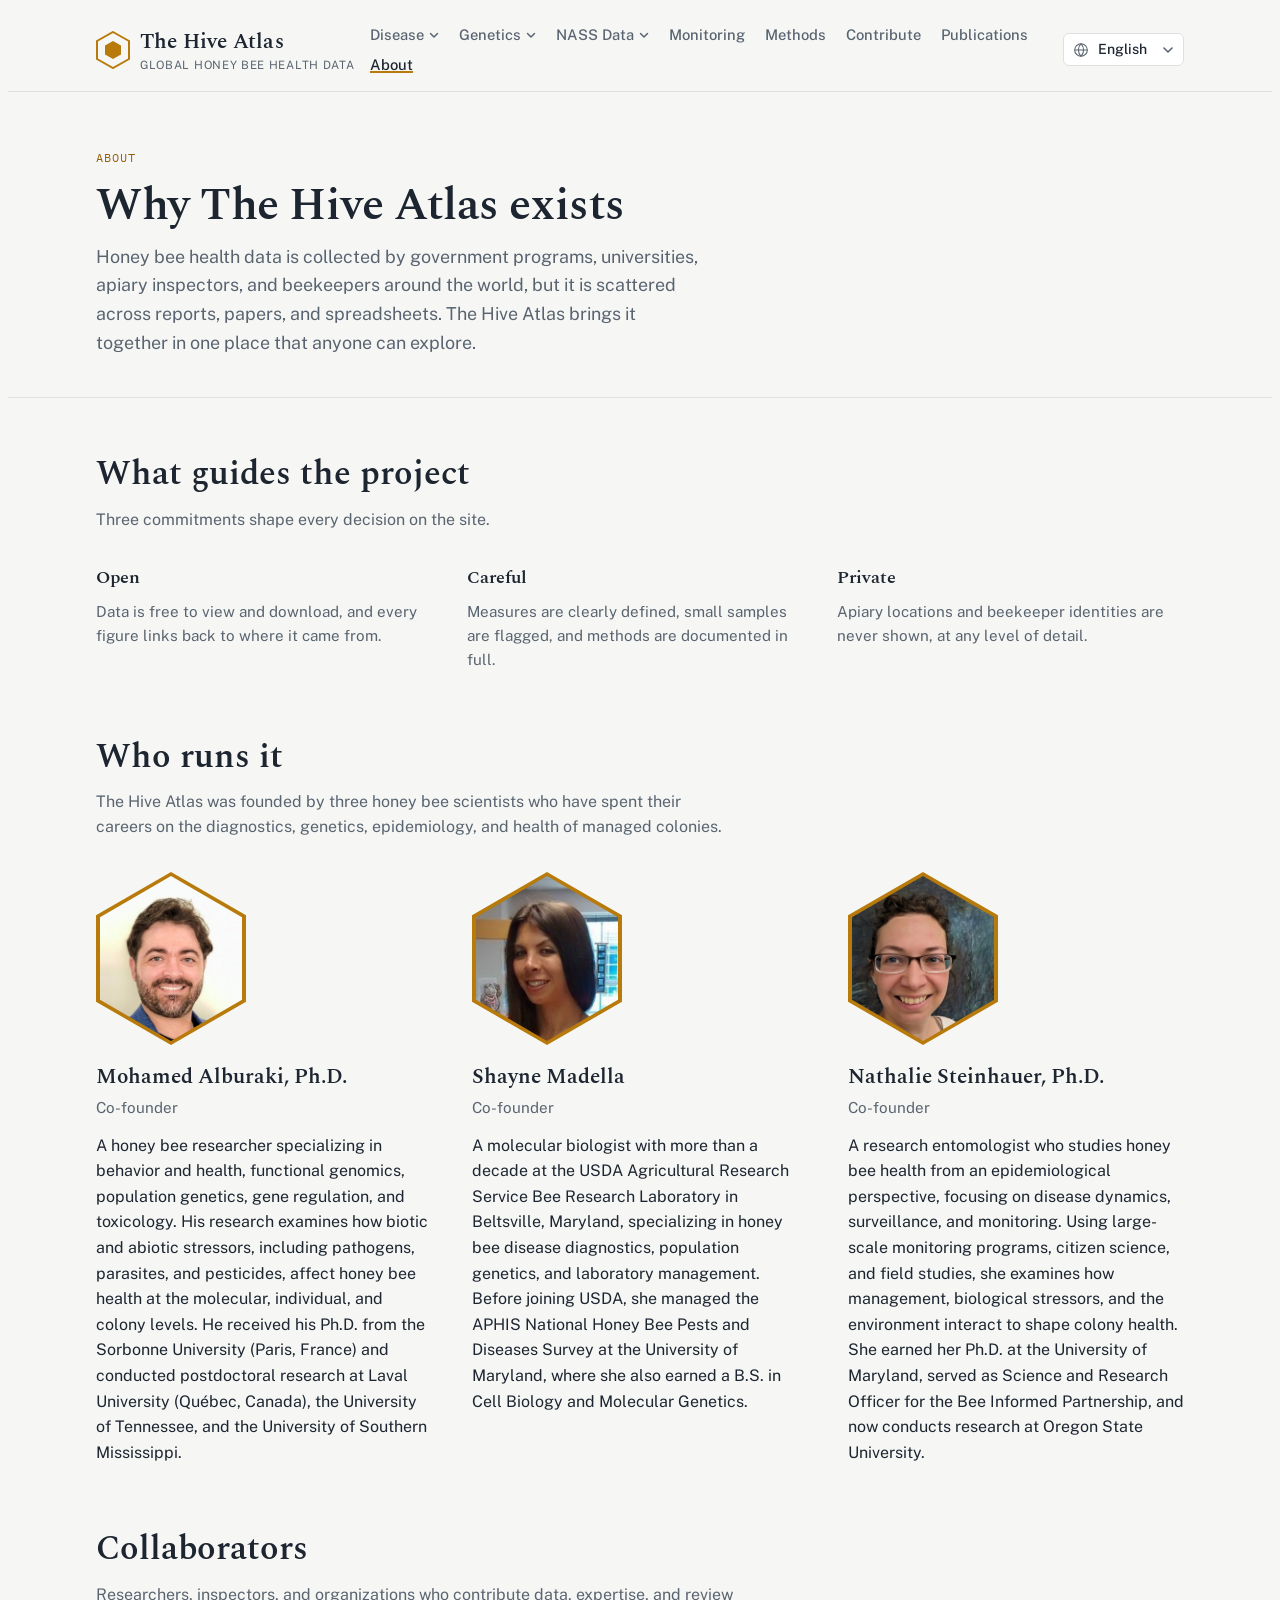
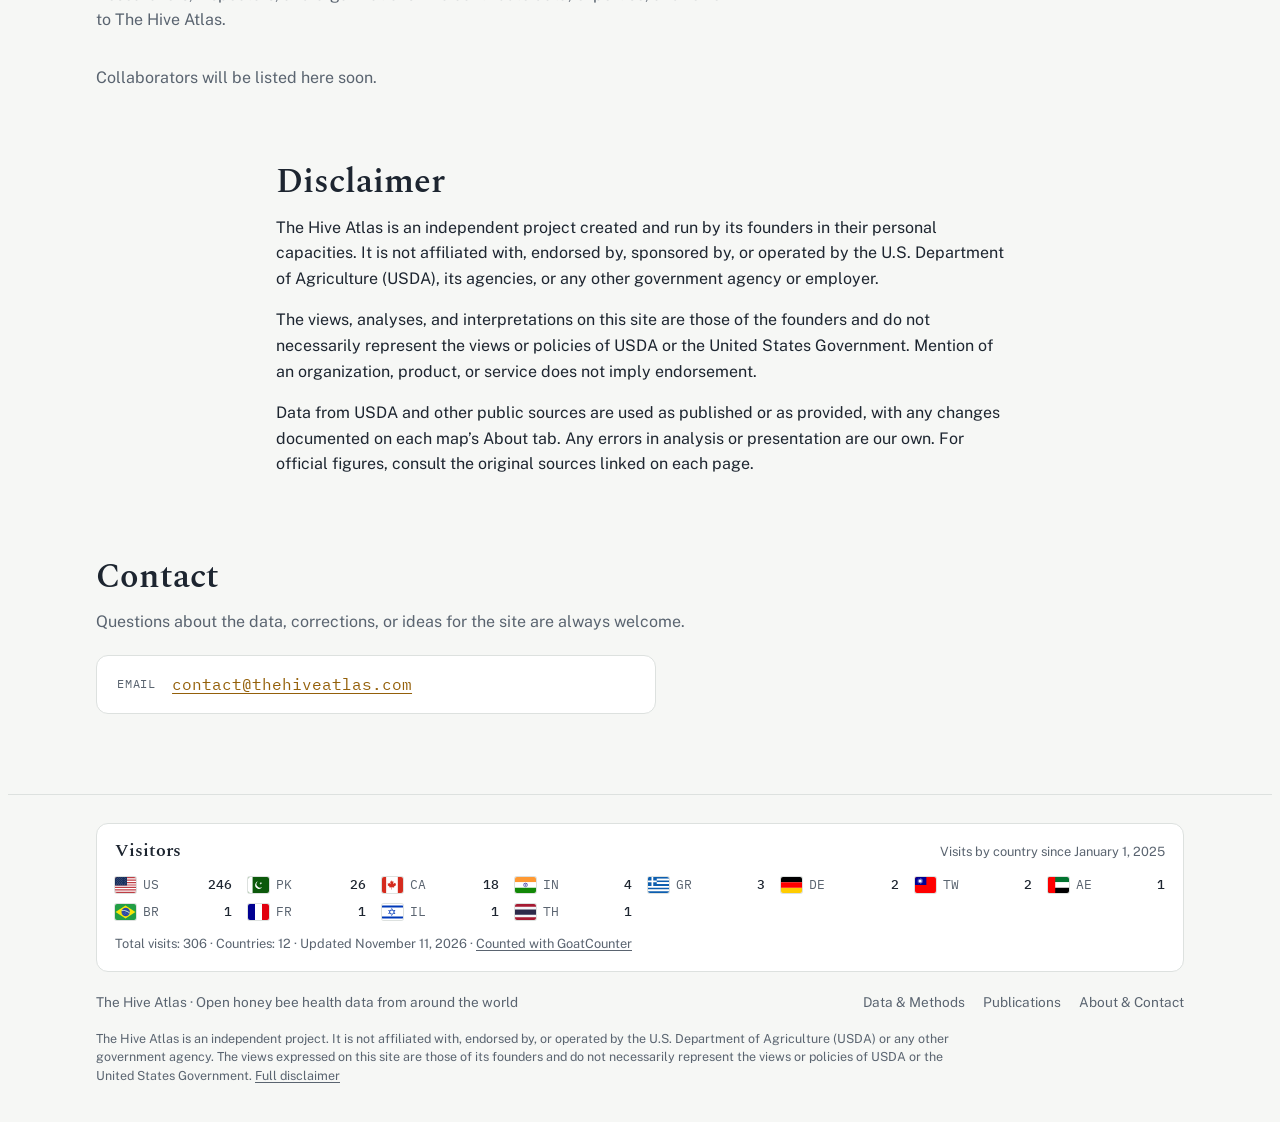
==== commit 74ef85fb: "Update about.html for Shayne" ====
--- a/about.html
+++ b/about.html
@@ -71,7 +71,7 @@
           <div>
             <h3>Shayne Madella</h3>
             <p class="role">Co-founder</p>
-            <p style="margin:0">A molecular biologist with more than a decade at the USDA Agricultural Research Service Bee Research Laboratory in Beltsville, Maryland, specializing in honey bee disease diagnostics, population genetics, and laboratory management. Before joining USDA, she managed the APHIS National Honey Bee Pests and Diseases Survey at the University of Maryland, where she also earned a B.S. in Cell Biology and Molecular Genetics. She is a U.S. Marine Corps veteran.</p>
+            <p style="margin:0">A molecular biologist with more than a decade at the USDA Agricultural Research Service Bee Research Laboratory in Beltsville, Maryland, specializing in honey bee disease diagnostics, population genetics, and laboratory management. Before joining USDA, she managed the APHIS National Honey Bee Pests and Diseases Survey at the University of Maryland, where she also earned a B.S. in Cell Biology and Molecular Genetics.</p>
           </div>
         </div>
         <div class="person">
--- a/css/style.css
+++ b/css/style.css
@@ -186,6 +186,7 @@
 .section-intro { color: var(--muted); max-width: 40em; margin: 0 0 32px; }
 
 .portals { display: grid; grid-template-columns: repeat(2, minmax(0, 1fr)); gap: 24px; }
+.portals:not(.three) > .portal:last-child:nth-child(odd) { grid-column: 1 / -1; }
 .portal {
   display: flex; flex-direction: column; gap: 14px; text-decoration: none;
   background: var(--surface); border: 1px solid var(--line); border-radius: 14px; padding: 28px;
